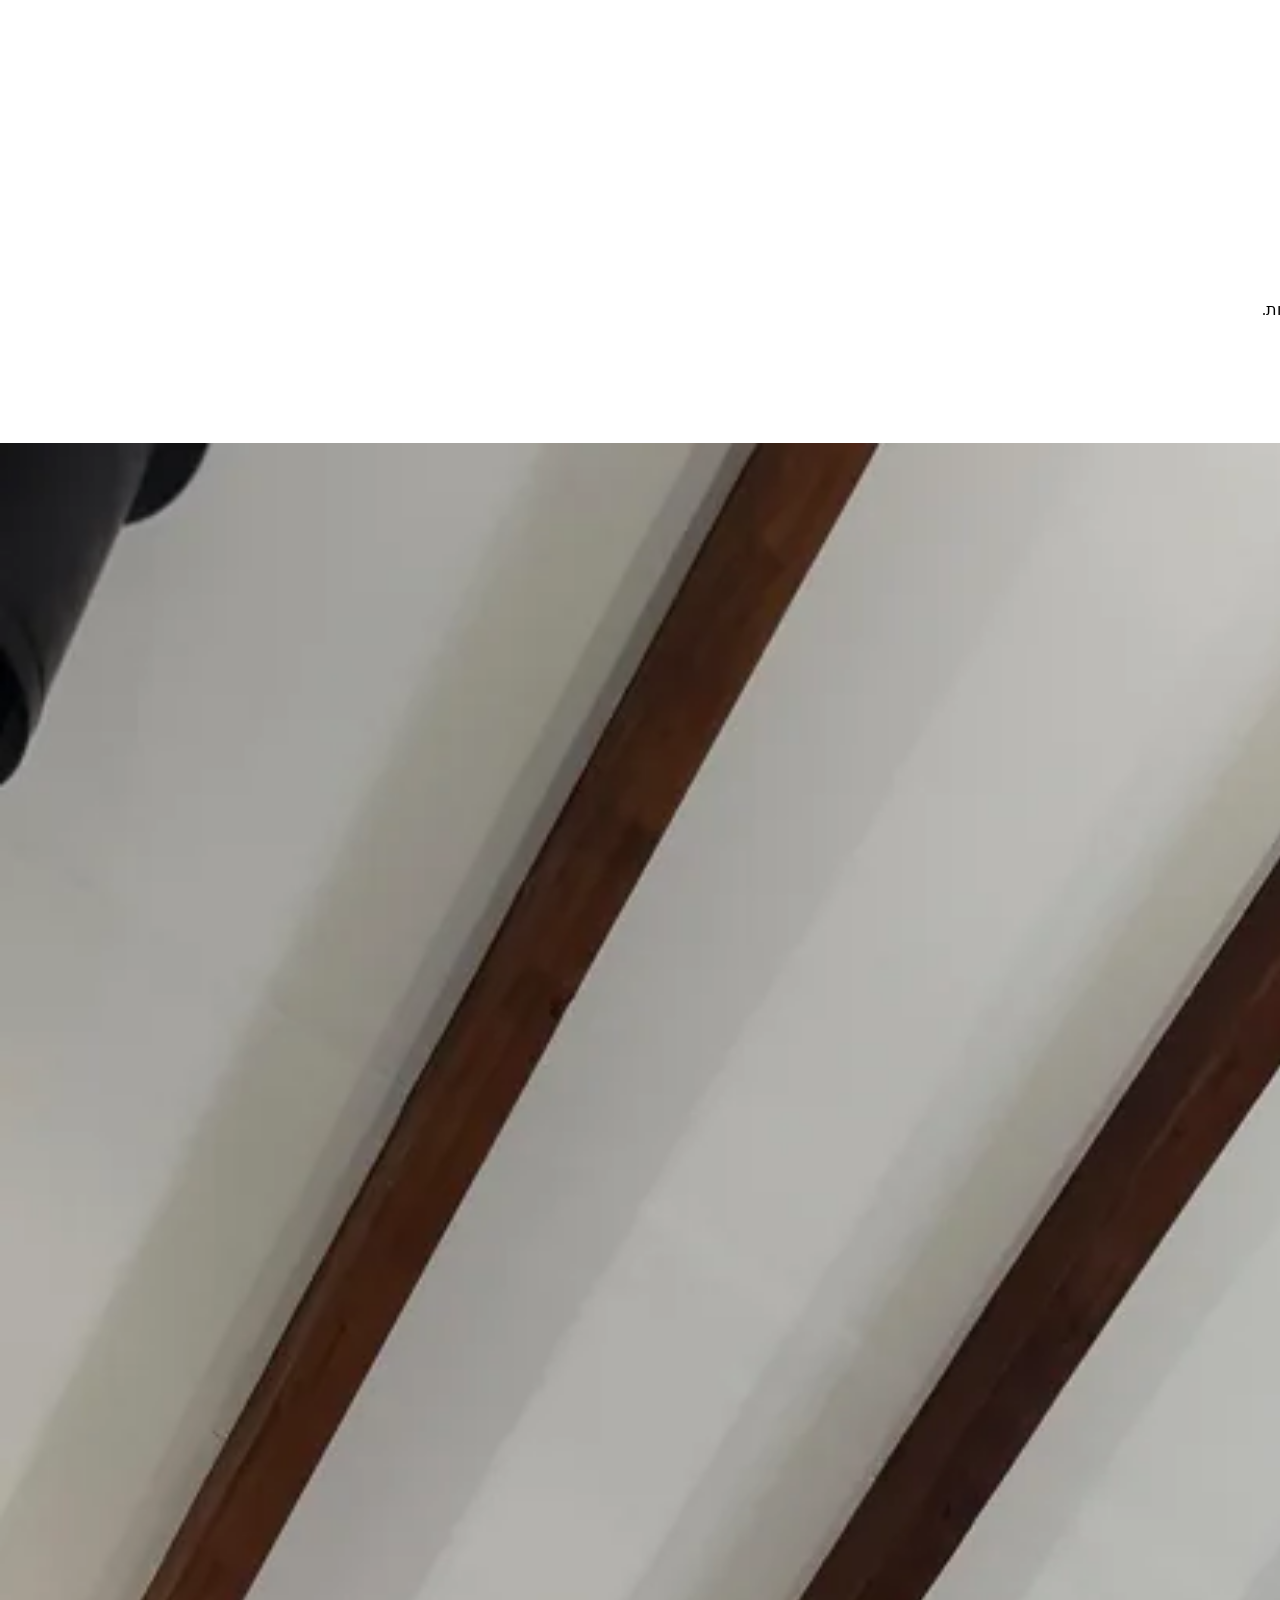
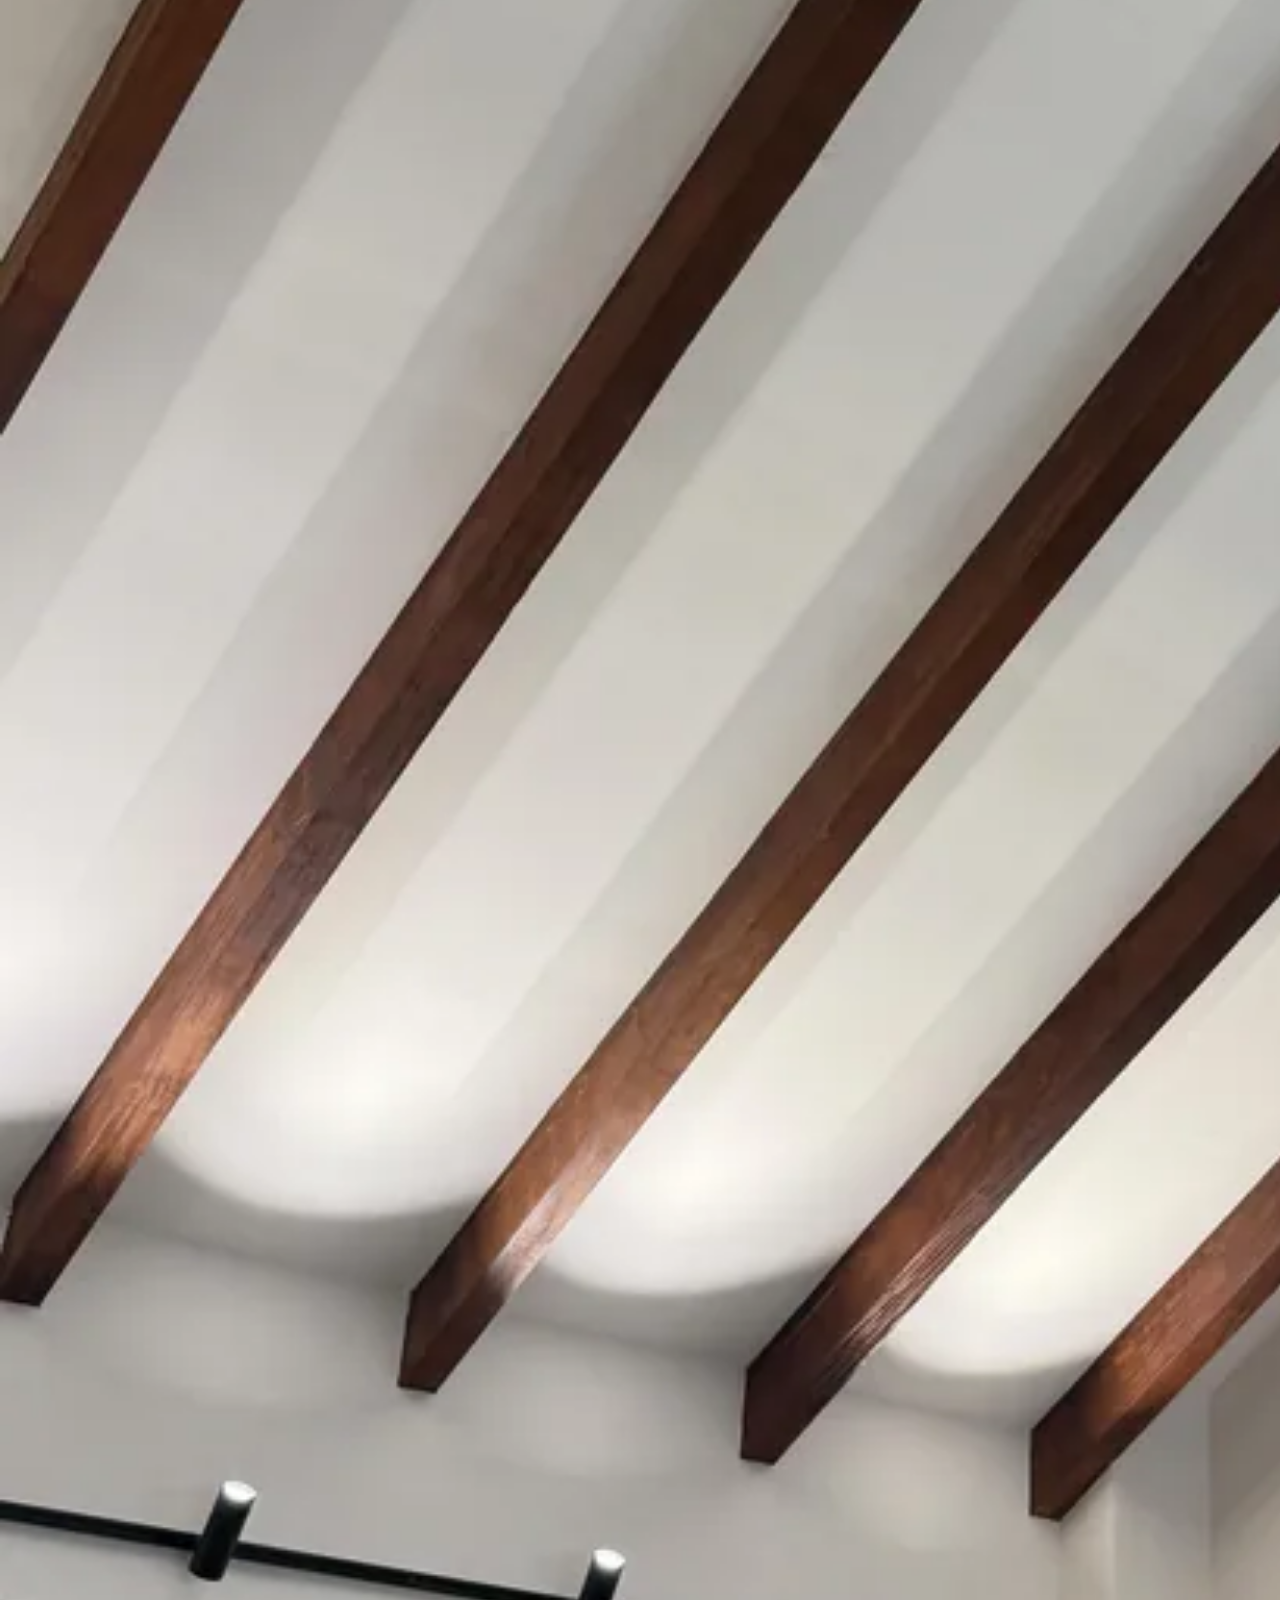
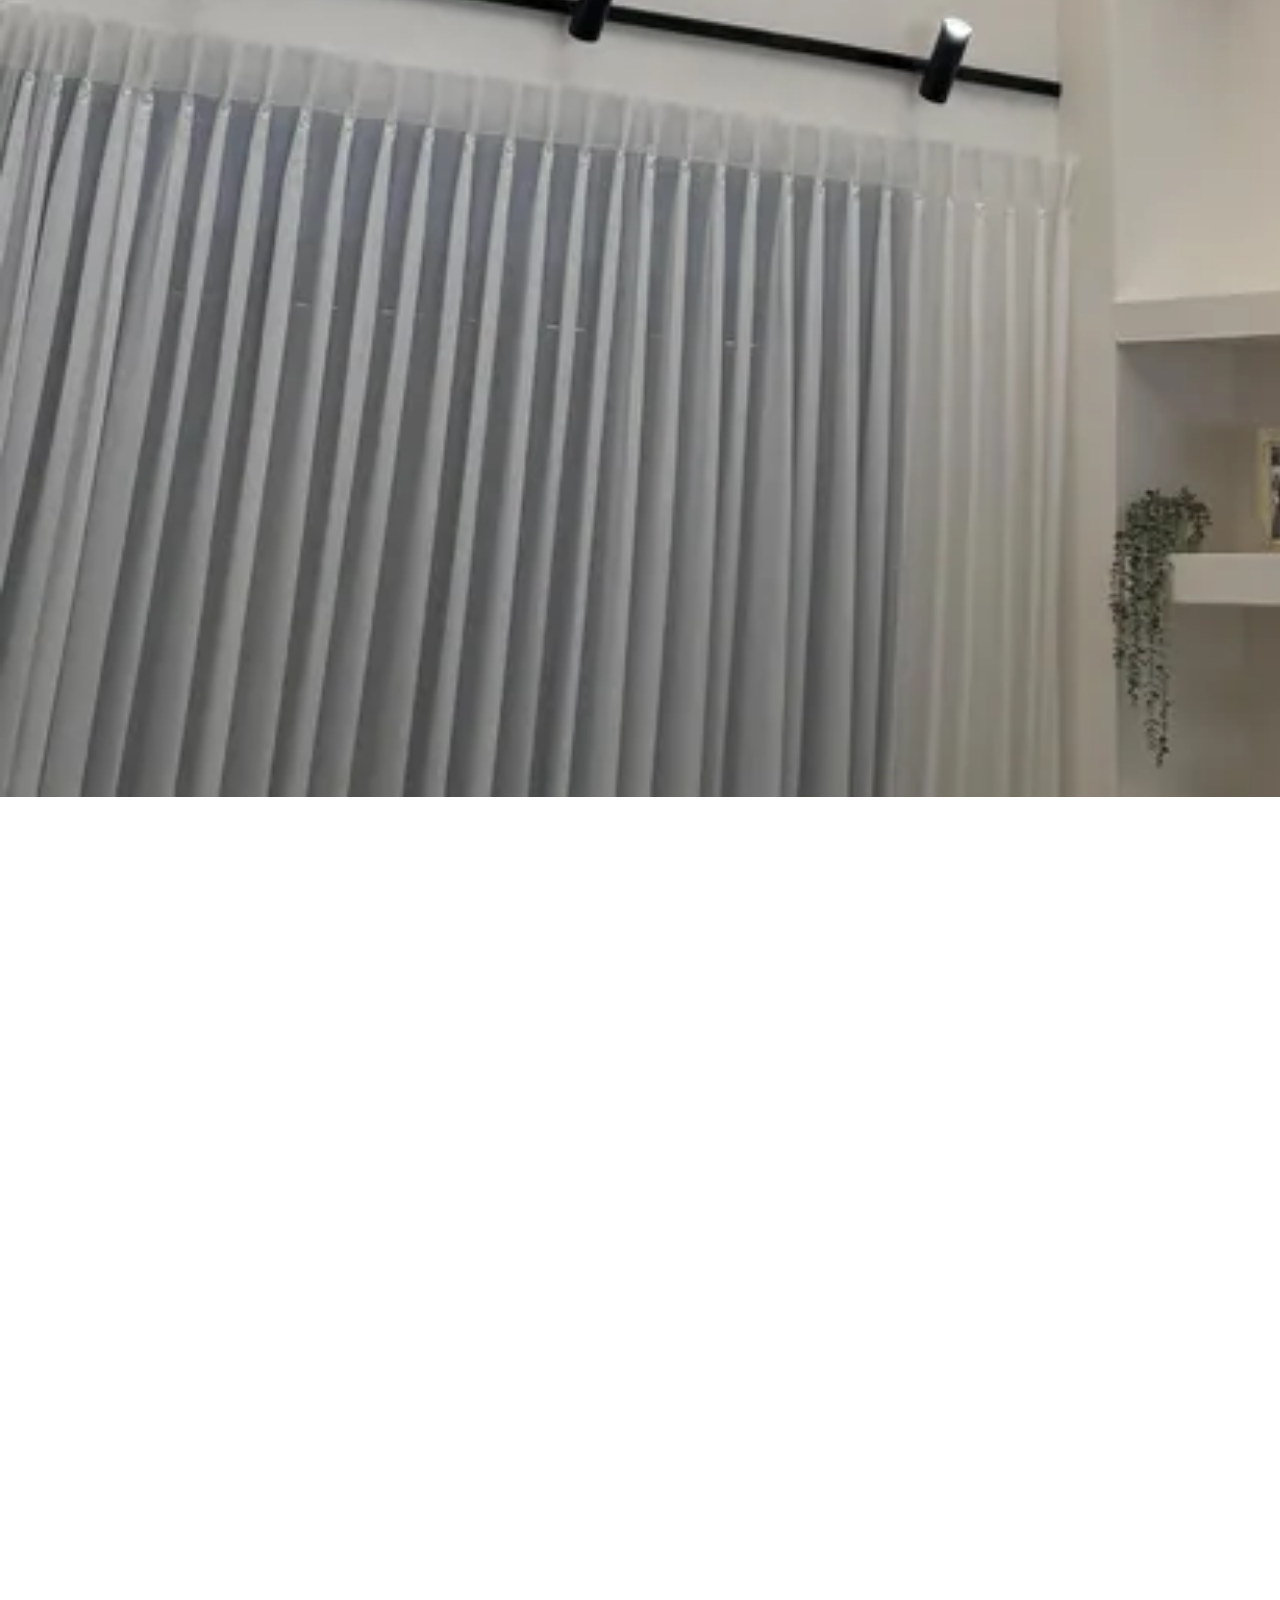
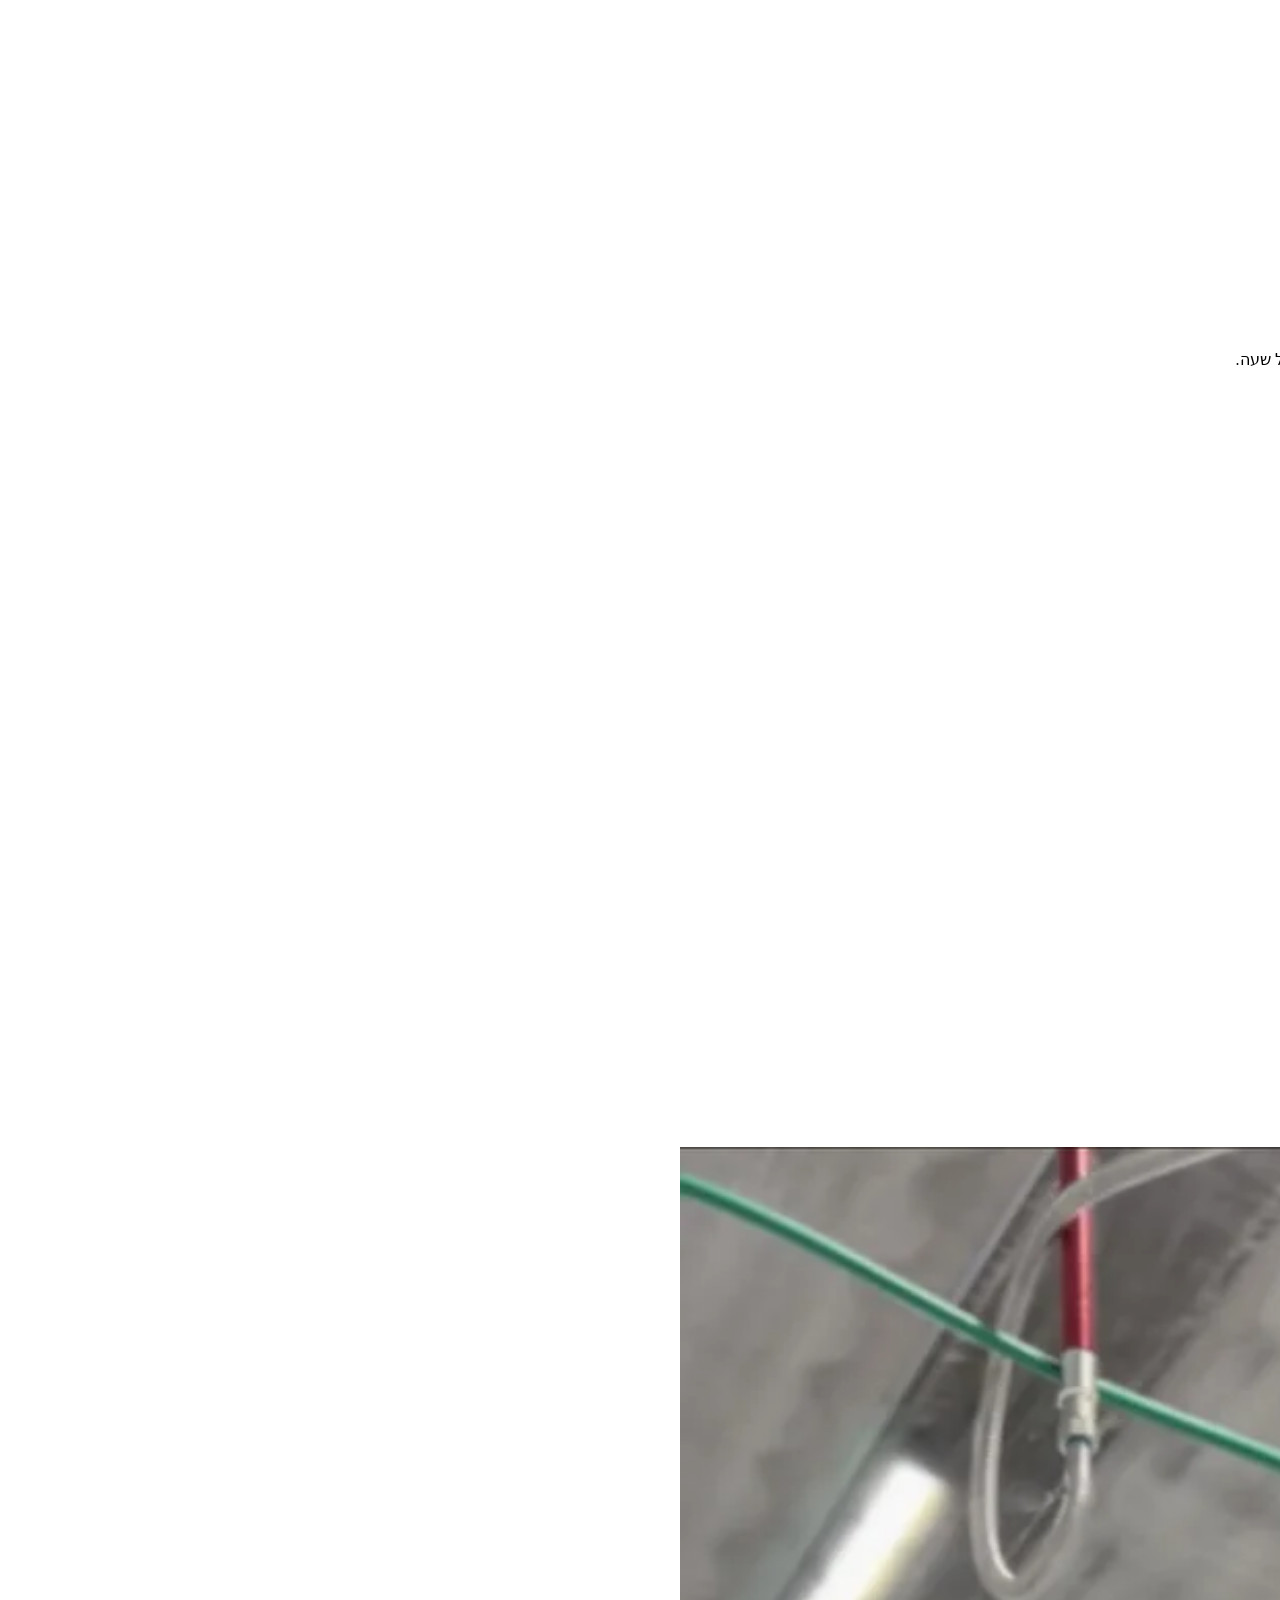
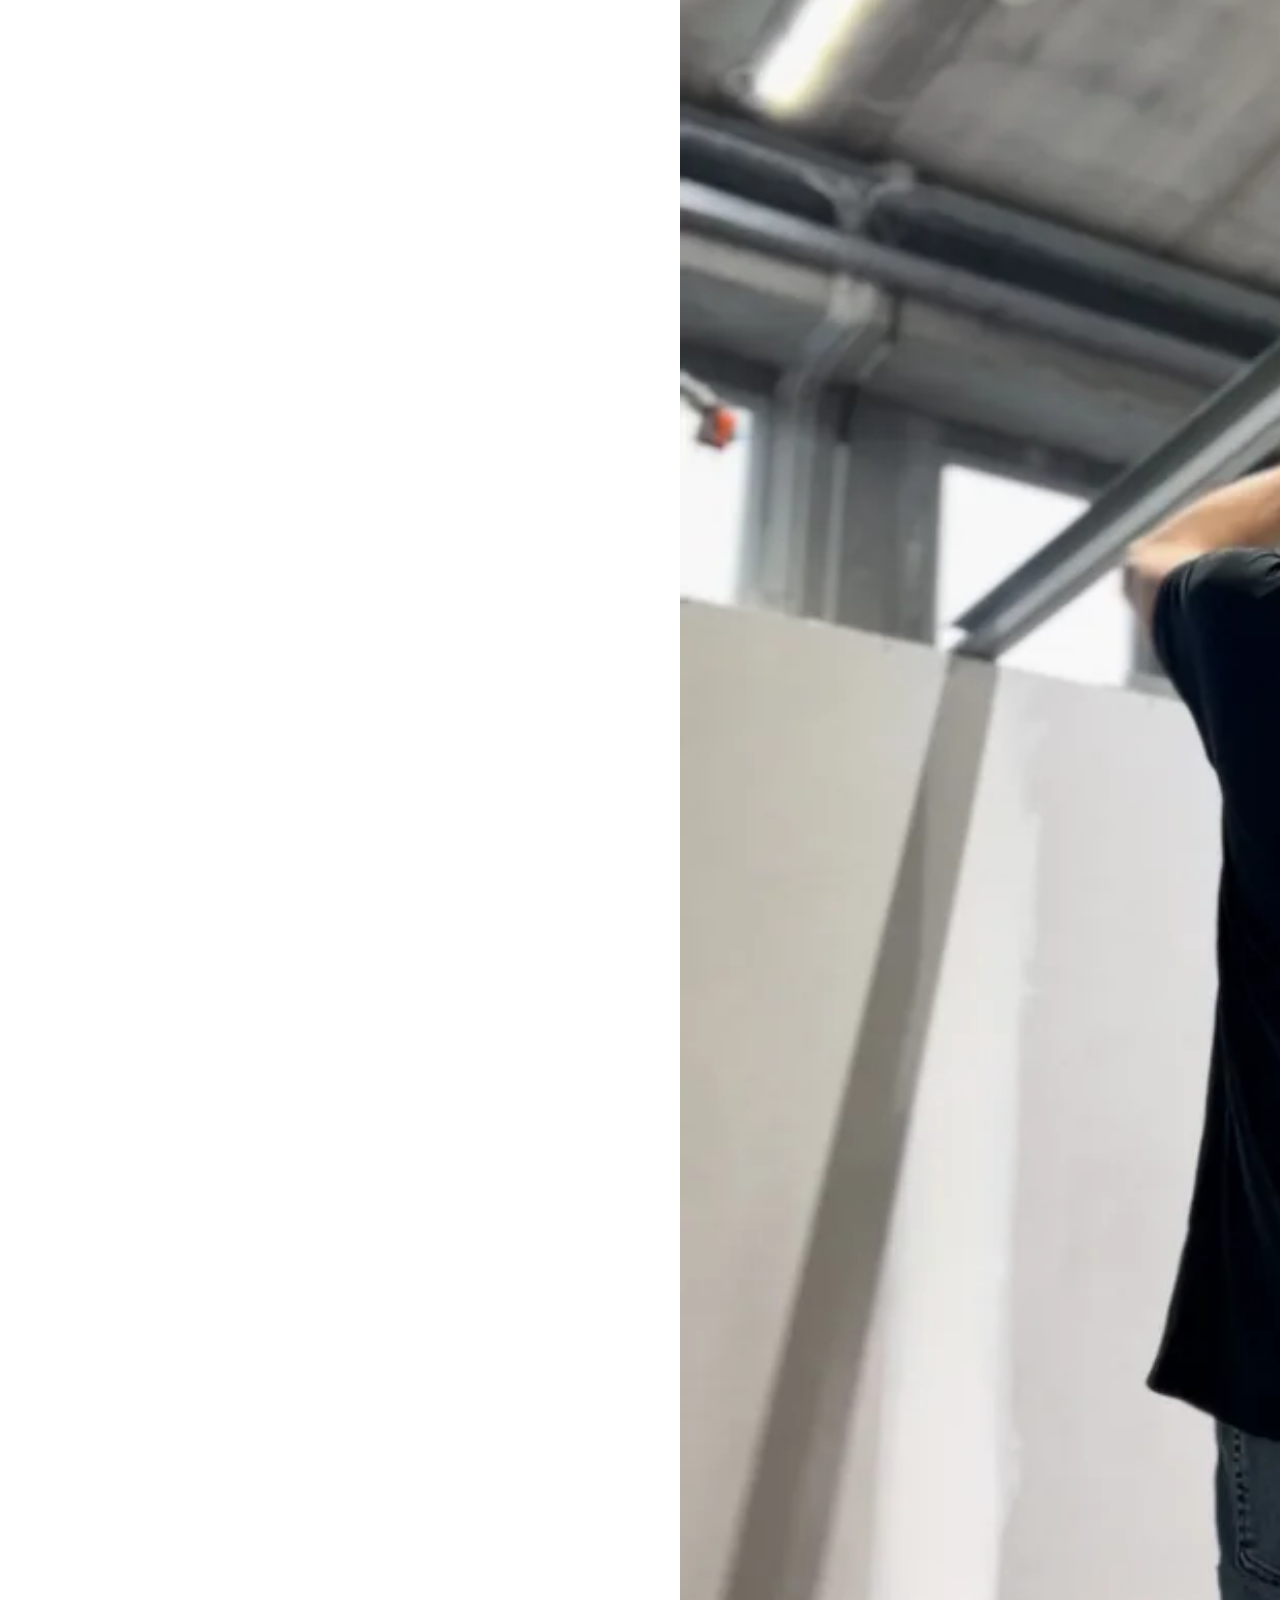
==== sites/eli-mualem/index.html @ 0085b6af "WIP: site builds in progress Snapshot of the three static sites while implementation is under way.  " ====
<!doctype html>
<html lang="he" dir="rtl">
<head>
<meta charset="utf-8">
<meta name="viewport" content="width=device-width, initial-scale=1">
<title>עבודה עברית | שיפוצים ובנייה, אלי מועלם</title>
<meta name="description" content="אלי מועלם והצוות: שיפוץ מהיסוד, עבודות גמר, טיפול ברטיבות ותחזוקת מבנים לעסקים. עבודה עברית, בכל הארץ. שלחו הודעה בוואטסאפ: 054-774-9280.">
<meta name="theme-color" content="#F3F0E9">
<meta property="og:title" content="עבודה עברית | שיפוצים ובנייה, אלי מועלם">
<meta property="og:description" content="אלי מועלם והצוות: שיפוץ מהיסוד, עבודות גמר, טיפול ברטיבות ותחזוקת מבנים לעסקים. עבודה עברית, בכל הארץ. שלחו הודעה בוואטסאפ: 054-774-9280.">
<meta property="og:type" content="website">
<meta property="og:locale" content="he_IL">
<meta property="og:image" content="assets/img/hero-beams-1200.webp">
<link rel="icon" href="data:image/svg+xml,%3Csvg xmlns='http://www.w3.org/2000/svg' viewBox='0 0 64 64'%3E%3Crect width='64' height='64' fill='%230038B8'/%3E%3Ctext x='32' y='47' font-family='Arial,Helvetica,sans-serif' font-weight='700' font-size='44' fill='%23FFFFFF' text-anchor='middle'%3E%D7%A2%3C/text%3E%3C/svg%3E">
<link rel="preload" href="assets/fonts/karantina-hebrew-700-normal.woff2" as="font" type="font/woff2" crossorigin>
<link rel="preload" href="assets/fonts/ibm-plex-sans-hebrew-hebrew-400-normal.woff2" as="font" type="font/woff2" crossorigin>
<link rel="stylesheet" href="assets/css/fonts.css">
<link rel="stylesheet" href="assets/css/styles.css">
<script>document.documentElement.classList.add('js');</script>
<script src="assets/js/main.js" defer></script>
<script type="application/ld+json">
{
  "@context": "https://schema.org",
  "@type": "GeneralContractor",
  "name": "עבודה עברית, אלי מועלם",
  "telephone": "+972-54-774-9280",
  "email": "eli.mualem.business@gmail.com",
  "areaServed": "IL",
  "sameAs": ["https://www.instagram.com/eli_mualem_/"]
}
</script>
</head>
<body>
<a class="skip-link" href="#main">דילוג לתוכן</a>

<header class="site-header" id="top">
  <div class="container site-header__inner">
    <a class="brand" href="#top">
      <span class="brand__mark">עבודה עברית</span>
      <span class="brand__rule" aria-hidden="true"></span>
      <span class="brand__desc label">שיפוצים ובנייה · אלי מועלם</span>
    </a>
    <nav class="site-nav" aria-label="ניווט ראשי">
      <ul>
        <li><a href="#projects">פרויקטים</a></li>
        <li><a href="#services">שירותים</a></li>
        <li><a href="#business">לעסקים</a></li>
        <li><a href="#customers">לקוחות</a></li>
        <li><a href="#contact">צור קשר</a></li>
      </ul>
    </nav>
    <div class="site-header__end">
      <a class="header-phone" href="tel:+972547749280"><bdi dir="ltr">054-774-9280</bdi></a>
      <a class="btn btn--primary btn--sm" href="https://wa.me/message/GBZJHR5WCKHVM1" target="_blank" rel="noopener">וואטסאפ לאלי</a>
    </div>
    <button class="menu-toggle" type="button" aria-expanded="false" aria-controls="mobile-menu">תפריט</button>
  </div>
</header>

<div class="mobile-menu" id="mobile-menu" hidden>
  <nav aria-label="ניווט במובייל">
    <ul class="mobile-menu__list">
      <li><a href="#projects">פרויקטים</a></li>
      <li><a href="#services">שירותים</a></li>
      <li><a href="#business">לעסקים</a></li>
      <li><a href="#customers">לקוחות</a></li>
      <li><a href="#contact">צור קשר</a></li>
    </ul>
  </nav>
  <div class="mobile-menu__end">
    <a class="mobile-menu__phone" href="tel:+972547749280"><bdi dir="ltr">054-774-9280</bdi></a>
    <a class="btn btn--primary btn--block" href="https://wa.me/message/GBZJHR5WCKHVM1" target="_blank" rel="noopener">וואטסאפ לאלי</a>
  </div>
</div>

<main id="main">

  <!-- 1. Hero -->
  <section class="hero" aria-labelledby="hero-title">
    <div class="container hero__grid">
      <div class="hero__text">
        <div class="dim hero__dim"><span class="dim__line"></span><span class="dim__label">קבלן שיפוצים ובנייה · כל הארץ</span></div>
        <h1 class="display hero__title" id="hero-title">
          <span class="line">שיפוצים ובנייה.</span>
          <span class="line is-blue">עבודה עברית.</span>
        </h1>
        <p class="lead hero__lead">אלי מועלם והצוות עושים את כל השיפוץ, מהיסוד ועד הגימור. לבתים ולעסקים, בכל הארץ, בלי כאב ראש ובלי הפתעות.</p>
        <div class="hero__cta">
          <a class="btn btn--primary" href="https://wa.me/message/GBZJHR5WCKHVM1" target="_blank" rel="noopener">שלחו הודעה לאלי בוואטסאפ</a>
          <a class="text-link" href="tel:+972547749280">או חייגו <bdi dir="ltr">054-774-9280</bdi></a>
        </div>
        <ul class="proof">
          <li><span class="label">לקוח עסקי</span><span class="proof__text">רולדין, תחזוקת מבנה החנות</span></li>
          <li><span class="label">פרויקט מסחרי</span><span class="proof__text">חלל ריק שהפך למשרדים בחודשיים</span></li>
          <li><span class="label">אזור עבודה</span><span class="proof__text">כל הארץ</span></li>
        </ul>
      </div>
      <figure class="hero__media">
        <img src="assets/img/hero-beams-1200.webp"
             srcset="assets/img/hero-beams-640.webp 640w, assets/img/hero-beams-1200.webp 1200w, assets/img/hero-beams-2000.webp 2000w"
             sizes="(min-width: 1024px) 42vw, 100vw"
             width="2000" height="3554" fetchpriority="high"
             alt="סלון אחרי שיפוץ: תקרה לבנה עם קורות עץ כהות">
        <figcaption class="hero__tag label">אחרי שיפוץ: תקרת קורות עץ, בית פרטי</figcaption>
      </figure>
    </div>
  </section>

  <!-- 2. Before / after -->
  <section class="section" id="projects" aria-labelledby="projects-title">
    <div class="container">
      <div class="dim"><span class="dim__line"></span><span class="dim__label">01 · פרויקטים</span></div>
      <h2 class="display h2-xl section-title" id="projects-title"><span class="line">לפני. <span class="is-blue">אחרי.</span></span></h2>
      <p class="lead section-lead section-lead--52">שלושה פרויקטים שצילמנו בעצמנו: לפני שנכנסנו, ואחרי שסיימנו.</p>

      <div class="projects">
        <article class="project">
          <div class="project__media">
            <div class="pair">
              <div class="shot wipe">
                <img src="assets/img/bath-before-720.webp" srcset="assets/img/bath-before-640.webp 640w, assets/img/bath-before-720.webp 720w" sizes="(min-width: 1024px) 380px, (min-width: 640px) 440px, calc(50vw - 24px)" width="720" height="1280" loading="lazy" decoding="async" style="object-position:center 40%" alt="חדר רחצה מפורק עד השלד לפני השיפוץ">
                <span class="shot__tag shot__tag--before">לפני</span>
              </div>
              <div class="shot wipe wipe--late">
                <img src="assets/img/vanity-720.webp" srcset="assets/img/vanity-640.webp 640w, assets/img/vanity-720.webp 720w" sizes="(min-width: 1024px) 380px, (min-width: 640px) 440px, calc(50vw - 24px)" width="720" height="1204" loading="lazy" decoding="async" style="object-position:center 55%" alt="אותו חדר רחצה אחרי: ארון עץ, כיור מונח וריצוף מצויר">
                <span class="shot__tag shot__tag--after">אחרי</span>
              </div>
            </div>
            <div class="dim project__dim"><span class="dim__line"></span><span class="dim__label">אותו חדר. אותו חלון.</span></div>
          </div>
          <div class="project__details">
            <p class="label is-blue">פרויקט 01</p>
            <h3 class="display project__title">בית פרטי, שיפוץ מהיסוד</h3>
            <dl class="specs">
              <div><dt>סוג העבודה</dt><dd>שיפוץ מהיסוד</dd></div>
              <div><dt>מה עשינו</dt><dd>רצפות, אינסטלציה, חדרי רחצה ומקלחות חדשים</dd></div>
            </dl>
          </div>
        </article>

        <article class="project project--mirror">
          <div class="project__media">
            <div class="pair">
              <div class="shot wipe">
                <img src="assets/img/office-before-720.webp" srcset="assets/img/office-before-640.webp 640w, assets/img/office-before-720.webp 720w" sizes="(min-width: 1024px) 380px, (min-width: 640px) 440px, calc(50vw - 24px)" width="720" height="768" loading="lazy" decoding="async" style="object-position:center" alt="אולם תעשייתי ריק עם שלד מחיצות גבס">
                <span class="shot__tag shot__tag--before">לפני</span>
              </div>
              <div class="shot wipe wipe--late">
                <img src="assets/img/office-after-720.webp" srcset="assets/img/office-after-640.webp 640w, assets/img/office-after-720.webp 720w" sizes="(min-width: 1024px) 380px, (min-width: 640px) 440px, calc(50vw - 24px)" width="720" height="1280" loading="lazy" decoding="async" style="object-position:center 45%" alt="מסדרון משרדים גמור עם פרקט ותאורה">
                <span class="shot__tag shot__tag--after">אחרי</span>
              </div>
            </div>
            <div class="dim project__dim"><span class="dim__line"></span><span class="dim__label">אותו חלל. חודשיים עבודה.</span></div>
          </div>
          <div class="project__details">
            <p class="label is-blue">פרויקט 02</p>
            <h3 class="display project__title">מחלל ריק למשרדים</h3>
            <dl class="specs">
              <div><dt>סוג העבודה</dt><dd>בנייה פנימית לעסק</dd></div>
              <div><dt>מה עשינו</dt><dd>מחיצות וקונסטרוקציה, חשמל, מיזוג, שפכטל וצבע, פרקט ודלתות</dd></div>
              <div><dt>משך</dt><dd>כחודשיים</dd></div>
            </dl>
          </div>
        </article>

        <article class="project">
          <div class="project__media">
            <div class="pair">
              <div class="shot wipe">
                <img src="assets/img/damp-before-720.webp" srcset="assets/img/damp-before-640.webp 640w, assets/img/damp-before-720.webp 720w" sizes="(min-width: 1024px) 380px, (min-width: 640px) 440px, calc(50vw - 24px)" width="720" height="1280" loading="lazy" decoding="async" style="object-position:center 35%" alt="כתמי רטיבות בתקרת אמבטיה">
                <span class="shot__tag shot__tag--before">לפני</span>
              </div>
              <div class="shot wipe wipe--late">
                <img src="assets/img/damp-after-720.webp" srcset="assets/img/damp-after-640.webp 640w, assets/img/damp-after-720.webp 720w" sizes="(min-width: 1024px) 380px, (min-width: 640px) 440px, calc(50vw - 24px)" width="720" height="921" loading="lazy" decoding="async" style="object-position:center 30%" alt="אותה תקרה אחרי הטיפול, נקייה וצבועה">
                <span class="shot__tag shot__tag--after">אחרי</span>
              </div>
            </div>
            <div class="dim project__dim"><span class="dim__line"></span><span class="dim__label">אותה תקרה. ארבעה ימים.</span></div>
          </div>
          <div class="project__details">
            <p class="label is-blue">פרויקט 03</p>
            <h3 class="display project__title">רטיבות בתקרת האמבטיה</h3>
            <dl class="specs">
              <div><dt>סוג העבודה</dt><dd>טיפול ברטיבות</dd></div>
              <div><dt>מה עשינו</dt><dd>קילוף עד היסוד, איטום וגימור חדש</dd></div>
              <div><dt>משך</dt><dd>4 ימים</dd></div>
            </dl>
          </div>
        </article>
      </div>
    </div>
  </section>

  <!-- 3. Services -->
  <section class="section" id="services" aria-labelledby="services-title">
    <div class="container">
      <div class="dim"><span class="dim__line"></span><span class="dim__label">02 · שירותים</span></div>
      <h2 class="display h2-xl section-title" id="services-title"><span class="line">מה אנחנו עושים.</span></h2>
      <ol class="services">
        <li class="service">
          <span class="service__num">01</span>
          <h3 class="display service__title">שיפוץ מהיסוד</h3>
          <p class="service__desc">תכנון, ביצוע וגמר, עם ליווי אישי לאורך כל הדרך. לדירות, לבתים פרטיים ולנכסים שצריכים התחלה חדשה.</p>
        </li>
        <li class="service">
          <span class="service__num">02</span>
          <h3 class="display service__title">עבודות גמר</h3>
          <p class="service__desc">חשמל, אינסטלציה, גבס, שפכטל, צבע וריצוף. גם כעבודה נפרדת, בלי שיפוץ מלא.</p>
        </li>
        <li class="service">
          <span class="service__num">03</span>
          <h3 class="display service__title">נזילות ורטיבות</h3>
          <p class="service__desc">מאתרים את המקור, מקלפים עד היסוד, אוטמים וסוגרים בגימור נקי. לא מכסים בצבע.</p>
        </li>
        <li class="service">
          <span class="service__num">04</span>
          <h3 class="display service__title">בנייה ושיפוץ לעסקים</h3>
          <p class="service__desc">משרדים, חנויות וחללים מסחריים: מחיצות, קונסטרוקציה, חשמל, מיזוג, ריצוף ודלתות.</p>
        </li>
        <li class="service">
          <span class="service__num">05</span>
          <h3 class="display service__title">תחזוקת מבנים</h3>
          <p class="service__desc">גינון, ניקיון, חשמל ציבורי, הכנת הגג לחורף והתנהלות מול הרשויות. הכול אצל גורם אחד.</p>
        </li>
      </ol>
    </div>
  </section>

  <!-- 4. For businesses -->
  <section class="section section--ink" id="business" aria-labelledby="business-title">
    <div class="container biz">
      <figure class="biz__media">
        <div class="shot shot--roladin wipe">
          <img src="assets/img/roladin-720.webp" srcset="assets/img/roladin-640.webp 640w, assets/img/roladin-720.webp 720w" sizes="(min-width: 640px) 420px, calc(100vw - 40px)" width="720" height="768" loading="lazy" decoding="async" alt="חזית חנות רולדין">
        </div>
        <figcaption class="label biz__caption">רולדין · תחזוקת מבנה</figcaption>
      </figure>
      <div class="biz__text">
        <div class="dim"><span class="dim__line"></span><span class="dim__label">03 · לעסקים</span></div>
        <h2 class="display biz__title section-title" id="business-title"><span class="line">גם רולדין בחרו</span><span class="line">בעבודה עברית.</span></h2>
        <p class="lead biz__lead">אנחנו מתחזקים את מבנה החנות של רולדין: גופי תאורה, סתימות, ברזים, ריצוף ושקעי חשמל. כל בעיה או בקשה, בכל שעה.</p>
        <div class="biz__contract">
          <h3 class="biz__h3">מה כולל חוזה תחזוקה לעסק</h3>
          <ul class="ticks">
            <li>גינון שוטף</li>
            <li>ניקיון יסודי</li>
            <li>חשמל ציבורי ובדיקה חודשית של ארונות החשמל</li>
            <li>טיפול בגג לפני החורף</li>
            <li>התנהלות מול רשויות ובעלי נכסים</li>
          </ul>
          <a class="btn btn--primary btn--on-ink biz__btn" href="https://wa.me/message/GBZJHR5WCKHVM1" target="_blank" rel="noopener">דברו עם אלי על תחזוקה לעסק</a>
        </div>
      </div>
    </div>
  </section>

  <!-- 5. Process -->
  <section class="section" aria-labelledby="process-title">
    <div class="container">
      <div class="dim"><span class="dim__line"></span><span class="dim__label">04 · איך זה עובד</span></div>
      <h2 class="display h2-xl section-title" id="process-title"><span class="line">ארבעה שלבים.</span><span class="line">בלי הפתעות.</span></h2>
      <ol class="steps">
        <li class="step">
          <span class="step__num display" aria-hidden="true">01</span>
          <h3 class="step__title">שיחה וביקור</h3>
          <p class="step__text">מספרים לאלי מה צריך בוואטסאפ או בטלפון, ומתאמים ביקור במקום.</p>
        </li>
        <li class="step">
          <span class="step__num display" aria-hidden="true">02</span>
          <h3 class="step__title">הצעת מחיר</h3>
          <p class="step__text">הצעה מפורטת וברורה לפני שמתחילים. שקיפות מלאה, מחירים הוגנים.</p>
        </li>
        <li class="step">
          <span class="step__num display" aria-hidden="true">03</span>
          <h3 class="step__title">ביצוע</h3>
          <p class="step__text">הצוות שלנו בשטח, ואלי מלווה אתכם אישית לאורך כל העבודה.</p>
        </li>
        <li class="step">
          <span class="step__num display" aria-hidden="true">04</span>
          <h3 class="step__title">מסירה</h3>
          <p class="step__text">עוברים יחד על כל פרט, עד גימור מושלם.</p>
        </li>
      </ol>
    </div>
  </section>

  <!-- 6. Craft band -->
  <section class="section section--alt" aria-labelledby="craft-title">
    <div class="container craft">
      <div class="craft__statement">
        <h2 class="display craft__title" id="craft-title"><span class="line">עבודה</span><span class="line">שעושים</span><span class="line">באהבה.</span><span class="line is-blue">ובאחריות.</span></h2>
      </div>
      <div class="collage">
        <div class="collage__col">
          <figure class="collage__item">
            <div class="shot wipe" style="aspect-ratio:3/4">
              <img src="assets/img/team-shirt-640.webp" srcset="assets/img/team-shirt-640.webp 640w, assets/img/team-shirt-1200.webp 1200w, assets/img/team-shirt-1320.webp 1320w" sizes="(min-width: 1024px) 370px, (min-width: 640px) 440px, calc(50vw - 26px)" width="1320" height="2348" loading="lazy" decoding="async" style="object-position:center 30%" alt="איש צוות בחולצת עבודה עברית מתקין תשתית בתקרה">
            </div>
            <figcaption class="label collage__cap">הצוות בשטח</figcaption>
          </figure>
          <figure class="collage__item">
            <div class="shot wipe" style="aspect-ratio:4/5">
              <img src="assets/img/hallway-720.webp" srcset="assets/img/hallway-640.webp 640w, assets/img/hallway-720.webp 720w" sizes="(min-width: 1024px) 370px, (min-width: 640px) 440px, calc(50vw - 26px)" width="720" height="1280" loading="lazy" decoding="async" alt="מסדרון בבית פרטי אחרי שיפוץ">
            </div>
            <figcaption class="label collage__cap">אחרי: מסדרון בבית פרטי</figcaption>
          </figure>
        </div>
        <div class="collage__col collage__col--offset">
          <figure class="collage__item">
            <div class="shot wipe" style="aspect-ratio:3/4">
              <img src="assets/img/craft-plaster-640.webp" srcset="assets/img/craft-plaster-640.webp 640w, assets/img/craft-plaster-1200.webp 1200w, assets/img/craft-plaster-1320.webp 1320w" sizes="(min-width: 1024px) 370px, (min-width: 640px) 440px, calc(50vw - 26px)" width="1320" height="2348" loading="lazy" decoding="async" alt="יד מורחת שפכטל על קיר">
            </div>
            <figcaption class="label collage__cap">שפכטל, שכבה אחרי שכבה</figcaption>
          </figure>
          <figure class="collage__item">
            <div class="shot wipe" style="aspect-ratio:1/1">
              <img src="assets/img/trowel-720.webp" srcset="assets/img/trowel-640.webp 640w, assets/img/trowel-720.webp 720w" sizes="(min-width: 1024px) 370px, (min-width: 640px) 440px, calc(50vw - 26px)" width="720" height="1280" loading="lazy" decoding="async" style="object-position:center 60%" alt="ידיים מחזיקות מלג׳ ומגש טיח">
            </div>
            <figcaption class="label collage__cap">כלים של בעלי מקצוע</figcaption>
          </figure>
        </div>
      </div>
    </div>
  </section>

  <!-- 7. Customers -->
  <section class="section" id="customers" aria-labelledby="customers-title">
    <div class="container">
      <div class="dim"><span class="dim__line"></span><span class="dim__label">05 · לקוחות</span></div>
      <div class="customers">
        <div class="customers__quote">
          <h2 class="display customers__title" id="customers-title">בעבודה עברית רואים גם את מה שלא בעין.</h2>
          <p class="customers__note">כך כתבנו אחרי ההמלצה שצילמה לנו מיטי, לקוחה לקוית ראייה. בשבילה זה היה שיפוץ. בשבילנו זו שליחות.</p>
        </div>
        <div class="videos">
          <a class="video" href="https://www.instagram.com/reel/DKreQvEMrpu/" target="_blank" rel="noopener">
            <span class="shot wipe video__poster">
              <img src="assets/img/testimonial-miti-720.webp" srcset="assets/img/testimonial-miti-640.webp 640w, assets/img/testimonial-miti-720.webp 720w" sizes="(min-width: 1024px) 270px, (min-width: 640px) 440px, calc(50vw - 26px)" width="720" height="806" loading="lazy" decoding="async" alt="מיטי, לקוחה, מצולמת במרפסת ביתה">
              <span class="video__play" aria-hidden="true"></span>
            </span>
            <span class="video__text">מיטי מספרת על השירות, הסבלנות וההתחשבות בכל פרט.</span>
            <span class="label video__cta">צפו בהמלצה באינסטגרם</span>
          </a>
          <a class="video" href="https://www.instagram.com/reel/DdRNa7LMDyl/" target="_blank" rel="noopener">
            <span class="shot wipe wipe--late video__poster">
              <img src="assets/img/testimonial-kitchen-720.webp" srcset="assets/img/testimonial-kitchen-640.webp 640w, assets/img/testimonial-kitchen-720.webp 720w" sizes="(min-width: 1024px) 270px, (min-width: 640px) 440px, calc(50vw - 26px)" width="720" height="896" loading="lazy" decoding="async" alt="לקוחה במטבח המשופץ שלה">
              <span class="video__play" aria-hidden="true"></span>
            </span>
            <span class="video__text">לקוחה מספרת מהמטבח החדש. בסוף הסרטון רואים את כל המהפך.</span>
            <span class="label video__cta">צפו בהמלצה באינסטגרם</span>
          </a>
        </div>
      </div>
    </div>
  </section>

  <!-- 8. FAQ -->
  <section class="section" aria-labelledby="faq-title">
    <div class="container faq">
      <h2 class="display faq__title" id="faq-title"><span class="line">שאלות</span><span class="line">שחוזרות.</span></h2>
      <div class="faq__list">
        <details>
          <summary><span>באילו אזורים אתם עובדים?</span><span class="faq__plus" aria-hidden="true"></span></summary>
          <p>בכל הארץ. שלחו הודעה עם המיקום וסוג העבודה, ואלי יחזור אליכם.</p>
        </details>
        <details>
          <summary><span>אתם לוקחים גם עבודות קטנות?</span><span class="faq__plus" aria-hidden="true"></span></summary>
          <p>כן. מתיקון נזילה או צביעה ועד שיפוץ מהיסוד.</p>
        </details>
        <details>
          <summary><span>איך יודעים כמה זה יעלה?</span><span class="faq__plus" aria-hidden="true"></span></summary>
          <p>מקבלים הצעת מחיר מפורטת וברורה לפני שמתחילים. שקיפות מלאה ומחירים הוגנים, בלי הפתעות באמצע.</p>
        </details>
        <details>
          <summary><span>מי מבצע את העבודה בפועל?</span><span class="faq__plus" aria-hidden="true"></span></summary>
          <p>הצוות של עבודה עברית, בהנהלת אלי מועלם. אלי מלווה כל פרויקט אישית.</p>
        </details>
        <details>
          <summary><span>אתם עובדים גם עם עסקים?</span><span class="faq__plus" aria-hidden="true"></span></summary>
          <p>כן. בנייה ושיפוץ של משרדים וחנויות, וגם חוזי תחזוקה שוטפת למבנים מסחריים.</p>
        </details>
      </div>
    </div>
  </section>

  <!-- 9. Contact -->
  <section class="section section--blue" id="contact" aria-labelledby="contact-title">
    <div class="container">
      <div class="dim"><span class="dim__line"></span><span class="dim__label">06 · צור קשר</span></div>
      <h2 class="display contact__title section-title" id="contact-title"><span class="line">יש שיפוץ?</span><span class="line">דברו עם אלי.</span></h2>
      <div class="contact">
        <div class="contact__direct">
          <a class="btn btn--white" href="https://wa.me/message/GBZJHR5WCKHVM1" target="_blank" rel="noopener">שלחו הודעה בוואטסאפ</a>
          <ul class="contact__rows">
            <li><span class="contact__label">טלפון</span><a class="contact__value" href="tel:+972547749280"><bdi dir="ltr">054-774-9280</bdi></a></li>
            <li><span class="contact__label">מייל</span><a class="contact__value" href="mailto:eli.mualem.business@gmail.com"><bdi dir="ltr">eli.mualem.business@gmail.com</bdi></a></li>
            <li><span class="contact__label">אינסטגרם</span><a class="contact__value" href="https://www.instagram.com/eli_mualem_/" target="_blank" rel="noopener"><bdi dir="ltr">@eli_mualem_</bdi></a></li>
          </ul>
        </div>
        <form class="quick-form" id="quick-form" novalidate>
          <h3 class="quick-form__title">בקשה מהירה</h3>
          <p class="quick-form__sub">ממלאים שלושה פרטים, והוואטסאפ נפתח עם ההודעה מוכנה.</p>
          <div class="field">
            <label for="f-name">שם</label>
            <input id="f-name" name="name" type="text" required autocomplete="name" aria-describedby="f-name-error">
            <p class="field__error" id="f-name-error" aria-live="polite"></p>
          </div>
          <div class="field">
            <label for="f-type">מה צריך לעשות?</label>
            <div class="select">
              <select id="f-type" name="type">
                <option>שיפוץ מהיסוד</option>
                <option>עבודות גמר</option>
                <option>נזילה או רטיבות</option>
                <option>בנייה או שיפוץ לעסק</option>
                <option>תחזוקה שוטפת לעסק</option>
                <option>משהו אחר</option>
              </select>
            </div>
          </div>
          <div class="field">
            <label for="f-city">עיר</label>
            <input id="f-city" name="city" type="text" autocomplete="address-level2">
          </div>
          <button class="btn btn--white btn--block" type="submit">פתחו וואטסאפ עם ההודעה</button>
        </form>
      </div>
    </div>
  </section>
</main>

<footer class="site-footer">
  <div class="container">
    <div class="site-footer__row">
      <div>
        <p class="site-footer__mark">עבודה עברית</p>
        <p class="site-footer__sub">שיפוצים ובנייה בהנהלת אלי מועלם</p>
      </div>
      <ul class="site-footer__links">
        <li><a href="tel:+972547749280"><bdi dir="ltr">054-774-9280</bdi></a></li>
        <li><a href="mailto:eli.mualem.business@gmail.com"><bdi dir="ltr">eli.mualem.business@gmail.com</bdi></a></li>
        <li><a href="https://www.instagram.com/eli_mualem_/" target="_blank" rel="noopener"><bdi dir="ltr">@eli_mualem_</bdi></a></li>
      </ul>
    </div>
    <p class="site-footer__legal">© 2026 עבודה עברית. כל הזכויות שמורות.</p>
  </div>
</footer>

<div class="sticky-bar" id="sticky-bar">
  <a class="btn btn--primary sticky-bar__main" href="https://wa.me/message/GBZJHR5WCKHVM1" target="_blank" rel="noopener">וואטסאפ לאלי</a>
  <a class="btn btn--secondary sticky-bar__call" href="tel:+972547749280">חיוג</a>
</div>
</body>
</html>
---- sites/eli-mualem/assets/css/fonts.css ----
@font-face{font-family:'Karantina';font-style:normal;font-weight:400;font-display:swap;src:url('../fonts/karantina-hebrew-400-normal.woff2') format('woff2');unicode-range:U+0307-0308,U+0590-05FF,U+200C-2010,U+20AA,U+25CC,U+FB1D-FB4F}
@font-face{font-family:'Karantina';font-style:normal;font-weight:400;font-display:swap;src:url('../fonts/karantina-latin-400-normal.woff2') format('woff2');unicode-range:U+0000-00FF,U+0131,U+0152-0153,U+02BB-02BC,U+02C6,U+02DA,U+02DC,U+0304,U+0308,U+0329,U+2000-206F,U+20AC,U+2122,U+2191,U+2193,U+2212,U+2215,U+FEFF,U+FFFD}
@font-face{font-family:'Karantina';font-style:normal;font-weight:700;font-display:swap;src:url('../fonts/karantina-hebrew-700-normal.woff2') format('woff2');unicode-range:U+0307-0308,U+0590-05FF,U+200C-2010,U+20AA,U+25CC,U+FB1D-FB4F}
@font-face{font-family:'Karantina';font-style:normal;font-weight:700;font-display:swap;src:url('../fonts/karantina-latin-700-normal.woff2') format('woff2');unicode-range:U+0000-00FF,U+0131,U+0152-0153,U+02BB-02BC,U+02C6,U+02DA,U+02DC,U+0304,U+0308,U+0329,U+2000-206F,U+20AC,U+2122,U+2191,U+2193,U+2212,U+2215,U+FEFF,U+FFFD}
@font-face{font-family:'IBM Plex Sans Hebrew';font-style:normal;font-weight:400;font-display:swap;src:url('../fonts/ibm-plex-sans-hebrew-hebrew-400-normal.woff2') format('woff2');unicode-range:U+0307-0308,U+0590-05FF,U+200C-2010,U+20AA,U+25CC,U+FB1D-FB4F}
@font-face{font-family:'IBM Plex Sans Hebrew';font-style:normal;font-weight:400;font-display:swap;src:url('../fonts/ibm-plex-sans-hebrew-latin-400-normal.woff2') format('woff2');unicode-range:U+0000-00FF,U+0131,U+0152-0153,U+02BB-02BC,U+02C6,U+02DA,U+02DC,U+0304,U+0308,U+0329,U+2000-206F,U+20AC,U+2122,U+2191,U+2193,U+2212,U+2215,U+FEFF,U+FFFD}
@font-face{font-family:'IBM Plex Sans Hebrew';font-style:normal;font-weight:500;font-display:swap;src:url('../fonts/ibm-plex-sans-hebrew-hebrew-500-normal.woff2') format('woff2');unicode-range:U+0307-0308,U+0590-05FF,U+200C-2010,U+20AA,U+25CC,U+FB1D-FB4F}
@font-face{font-family:'IBM Plex Sans Hebrew';font-style:normal;font-weight:500;font-display:swap;src:url('../fonts/ibm-plex-sans-hebrew-latin-500-normal.woff2') format('woff2');unicode-range:U+0000-00FF,U+0131,U+0152-0153,U+02BB-02BC,U+02C6,U+02DA,U+02DC,U+0304,U+0308,U+0329,U+2000-206F,U+20AC,U+2122,U+2191,U+2193,U+2212,U+2215,U+FEFF,U+FFFD}
@font-face{font-family:'IBM Plex Sans Hebrew';font-style:normal;font-weight:600;font-display:swap;src:url('../fonts/ibm-plex-sans-hebrew-hebrew-600-normal.woff2') format('woff2');unicode-range:U+0307-0308,U+0590-05FF,U+200C-2010,U+20AA,U+25CC,U+FB1D-FB4F}
@font-face{font-family:'IBM Plex Sans Hebrew';font-style:normal;font-weight:600;font-display:swap;src:url('../fonts/ibm-plex-sans-hebrew-latin-600-normal.woff2') format('woff2');unicode-range:U+0000-00FF,U+0131,U+0152-0153,U+02BB-02BC,U+02C6,U+02DA,U+02DC,U+0304,U+0308,U+0329,U+2000-206F,U+20AC,U+2122,U+2191,U+2193,U+2212,U+2215,U+FEFF,U+FFFD}
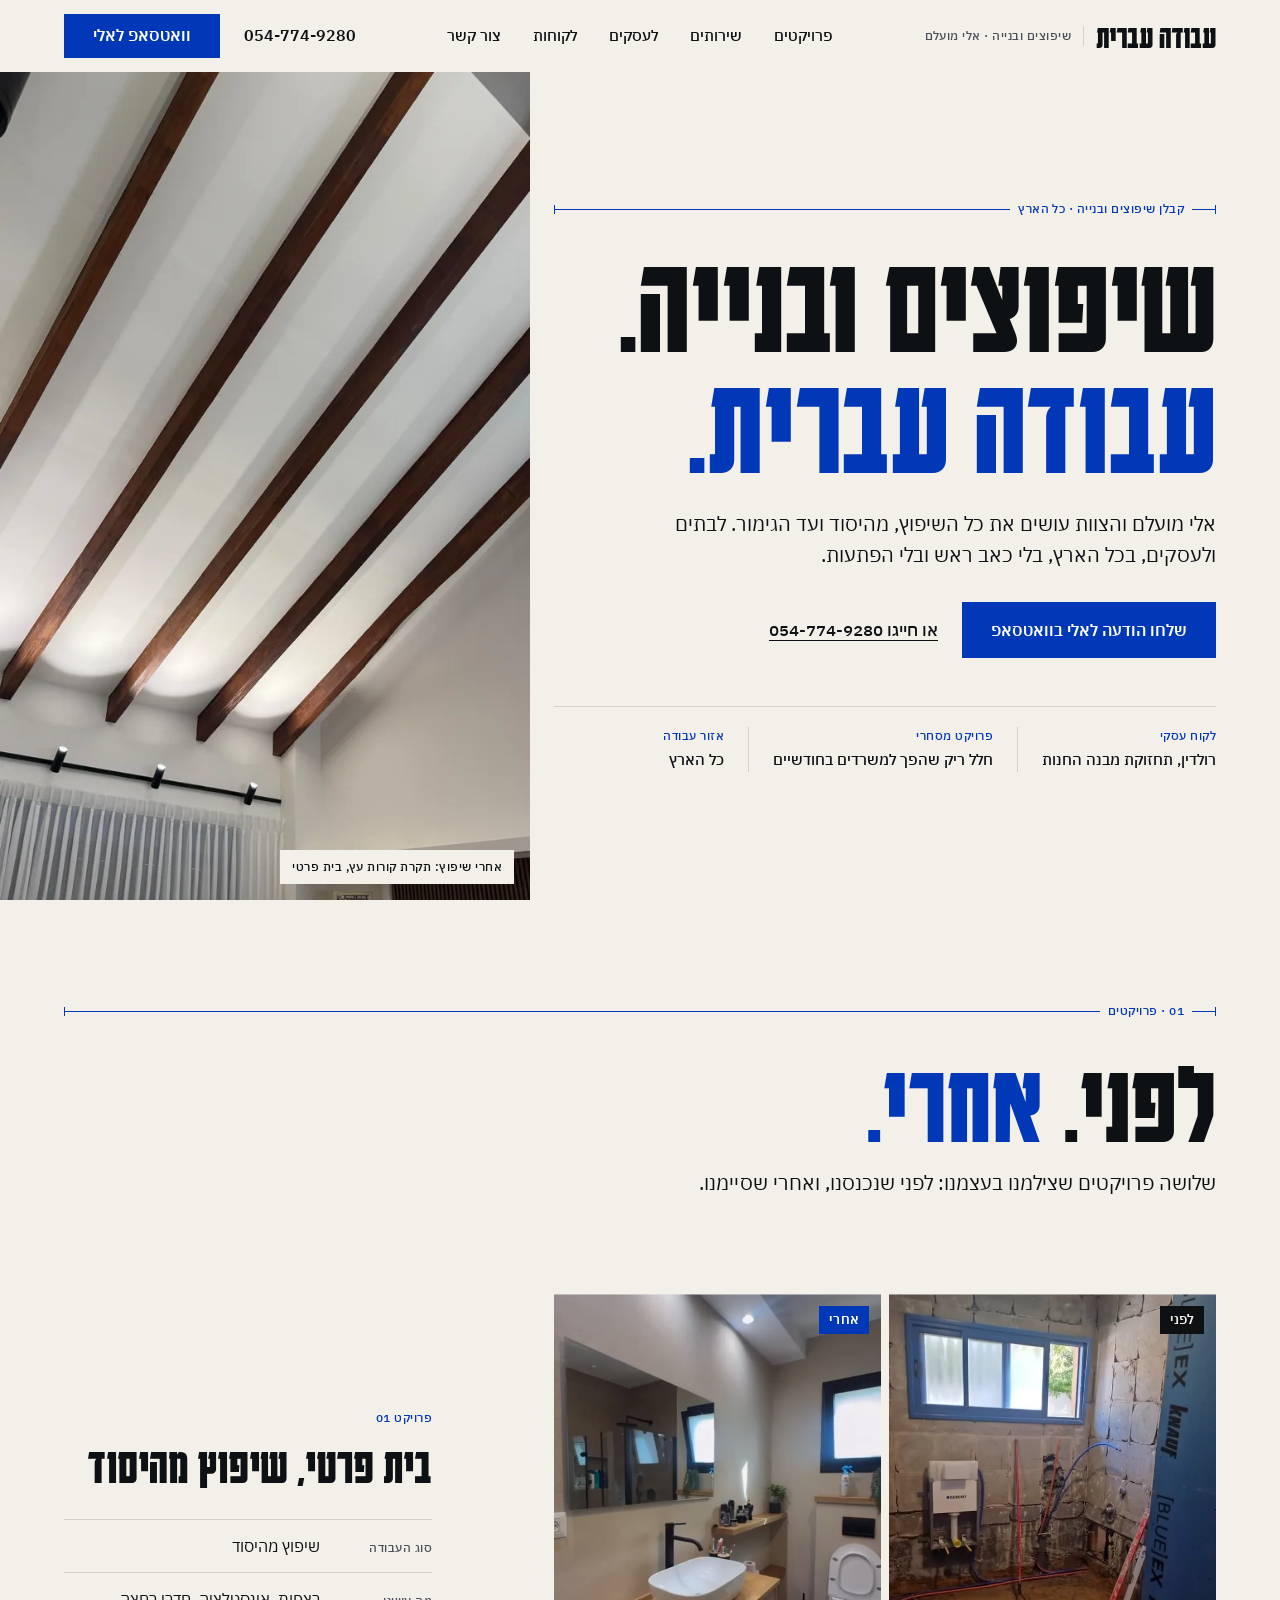
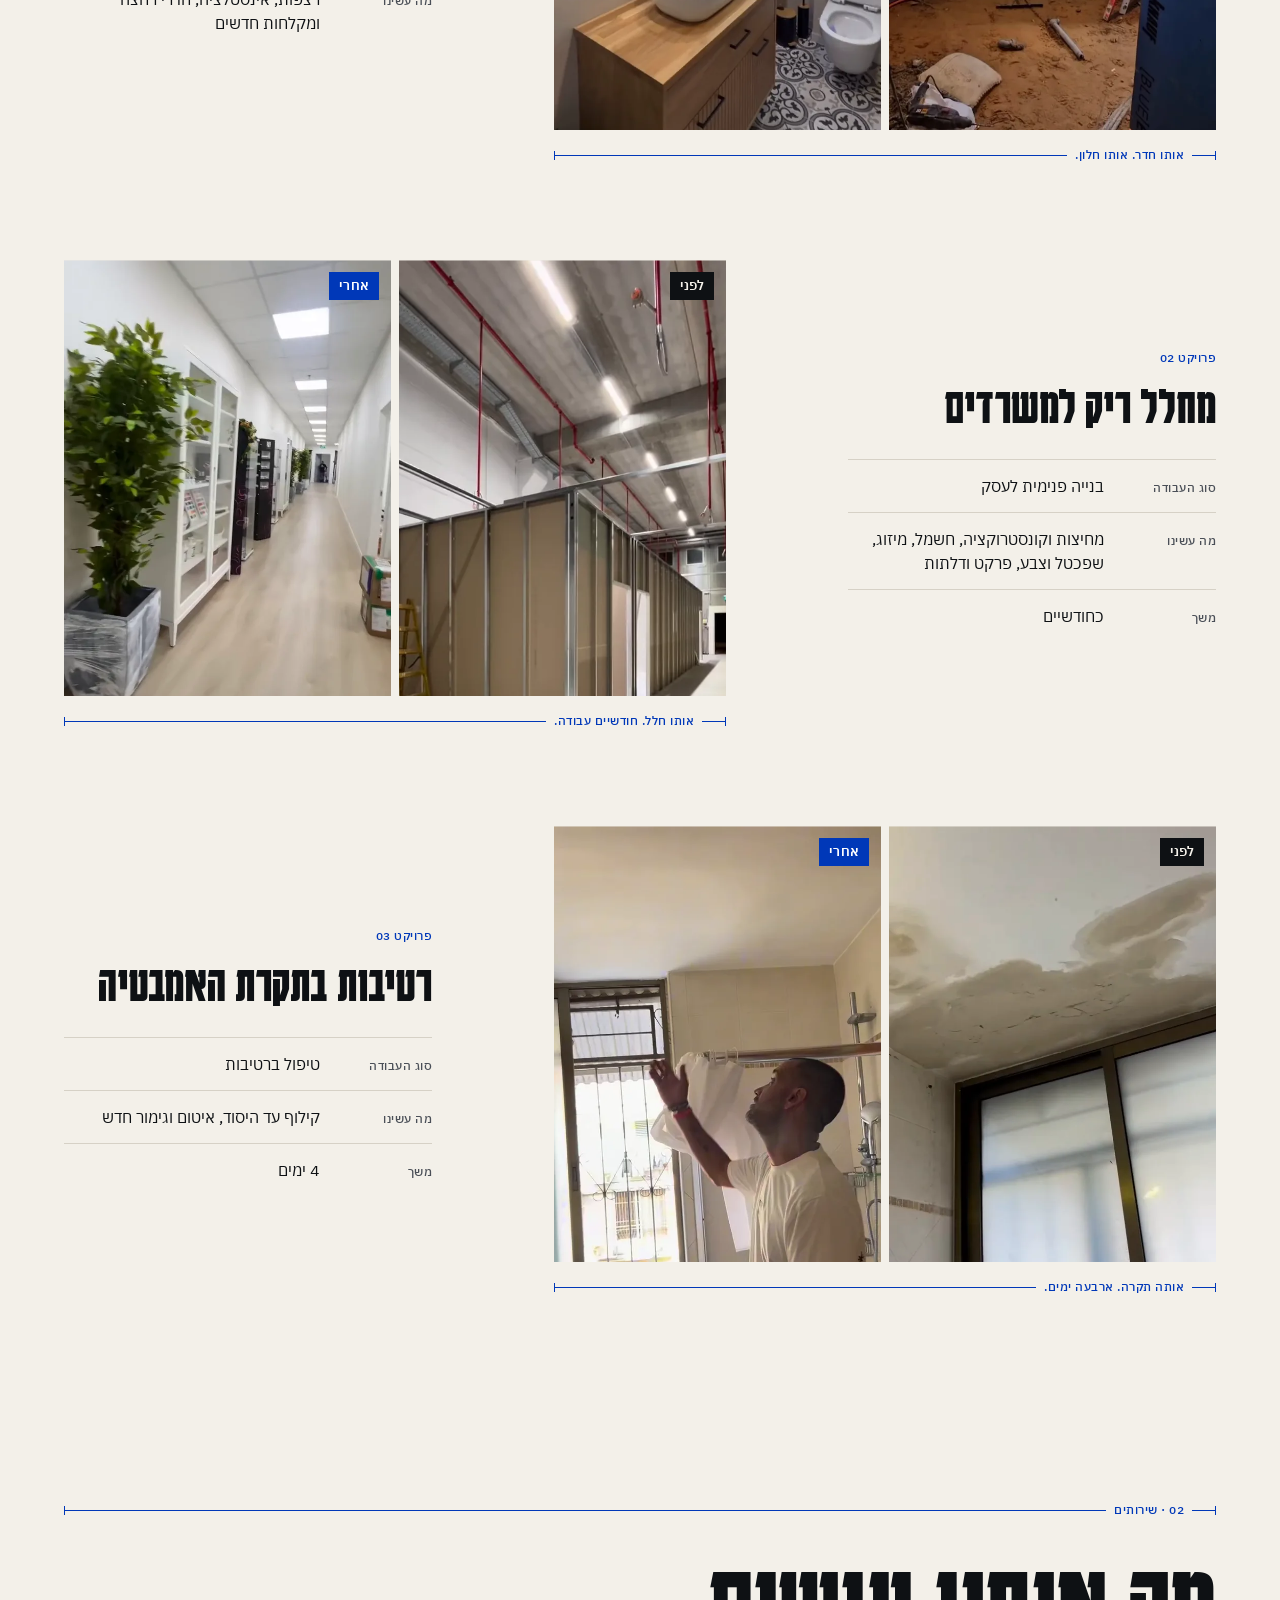
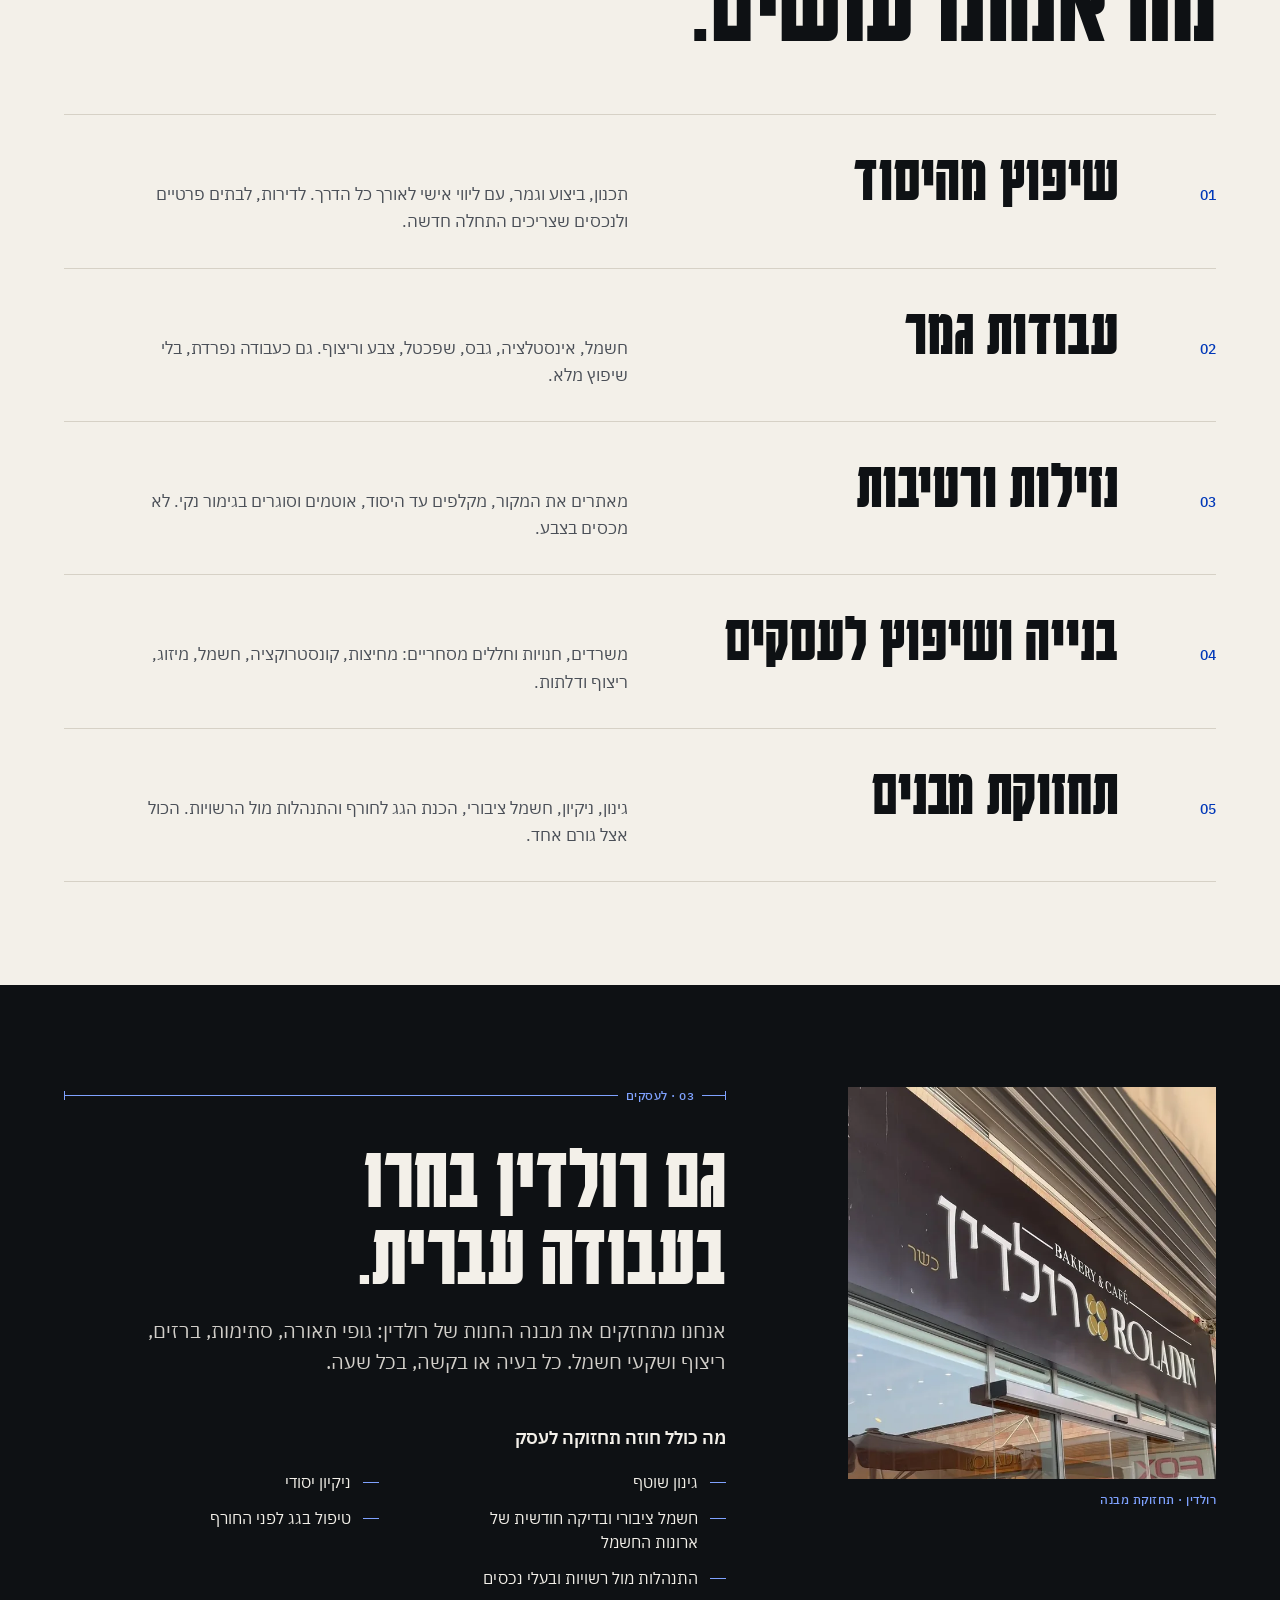
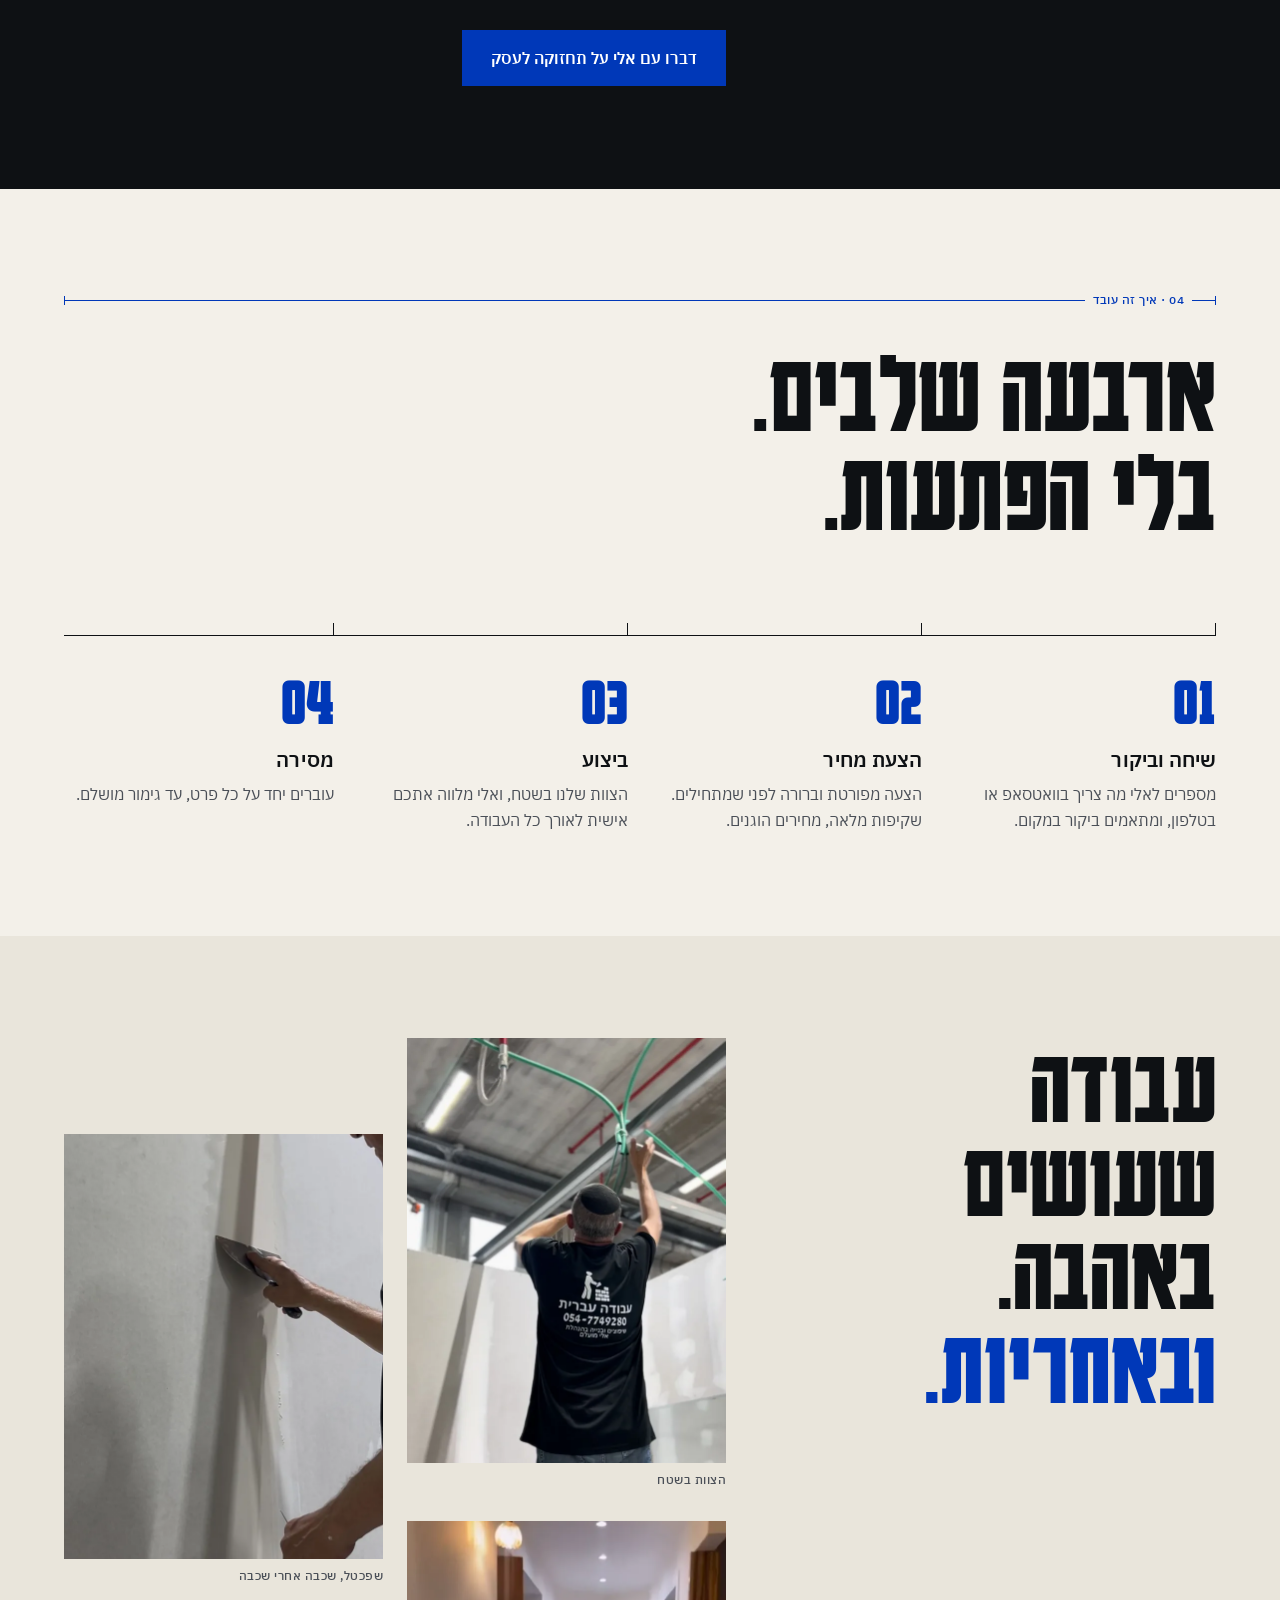
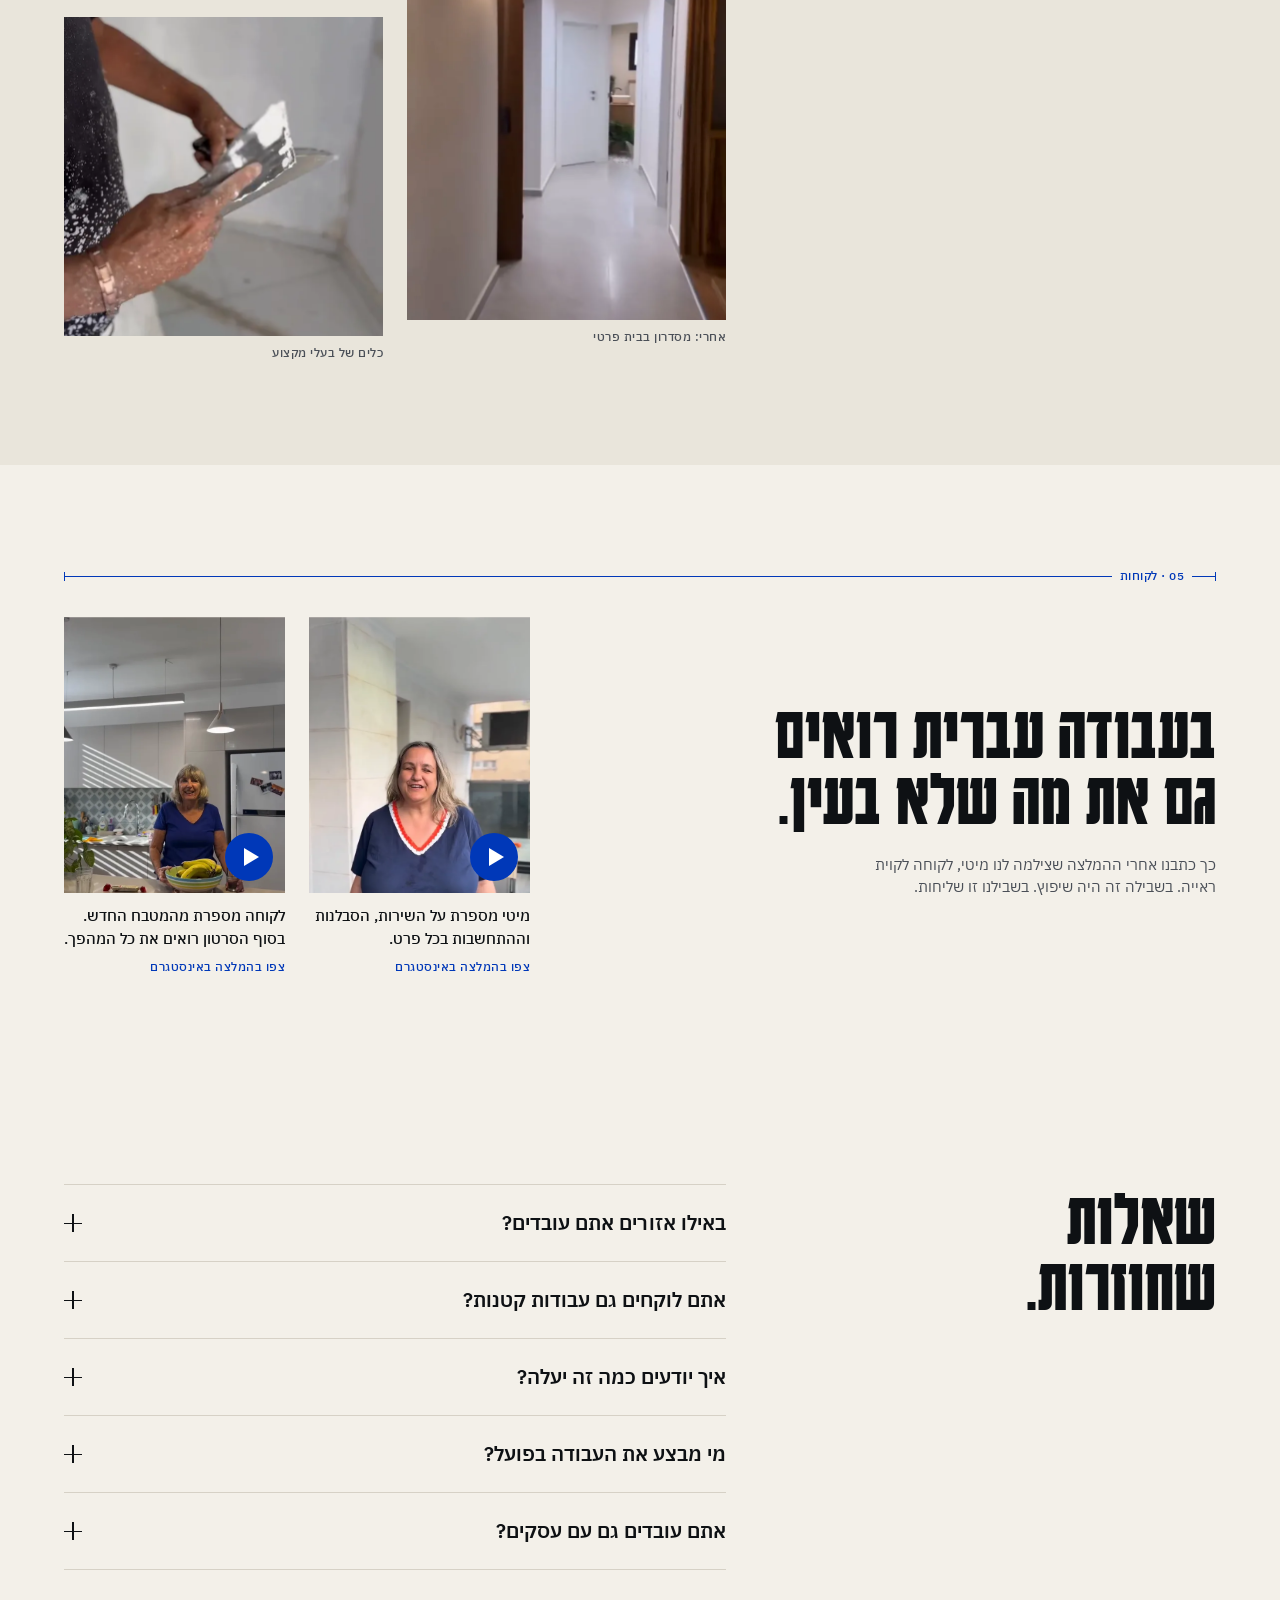
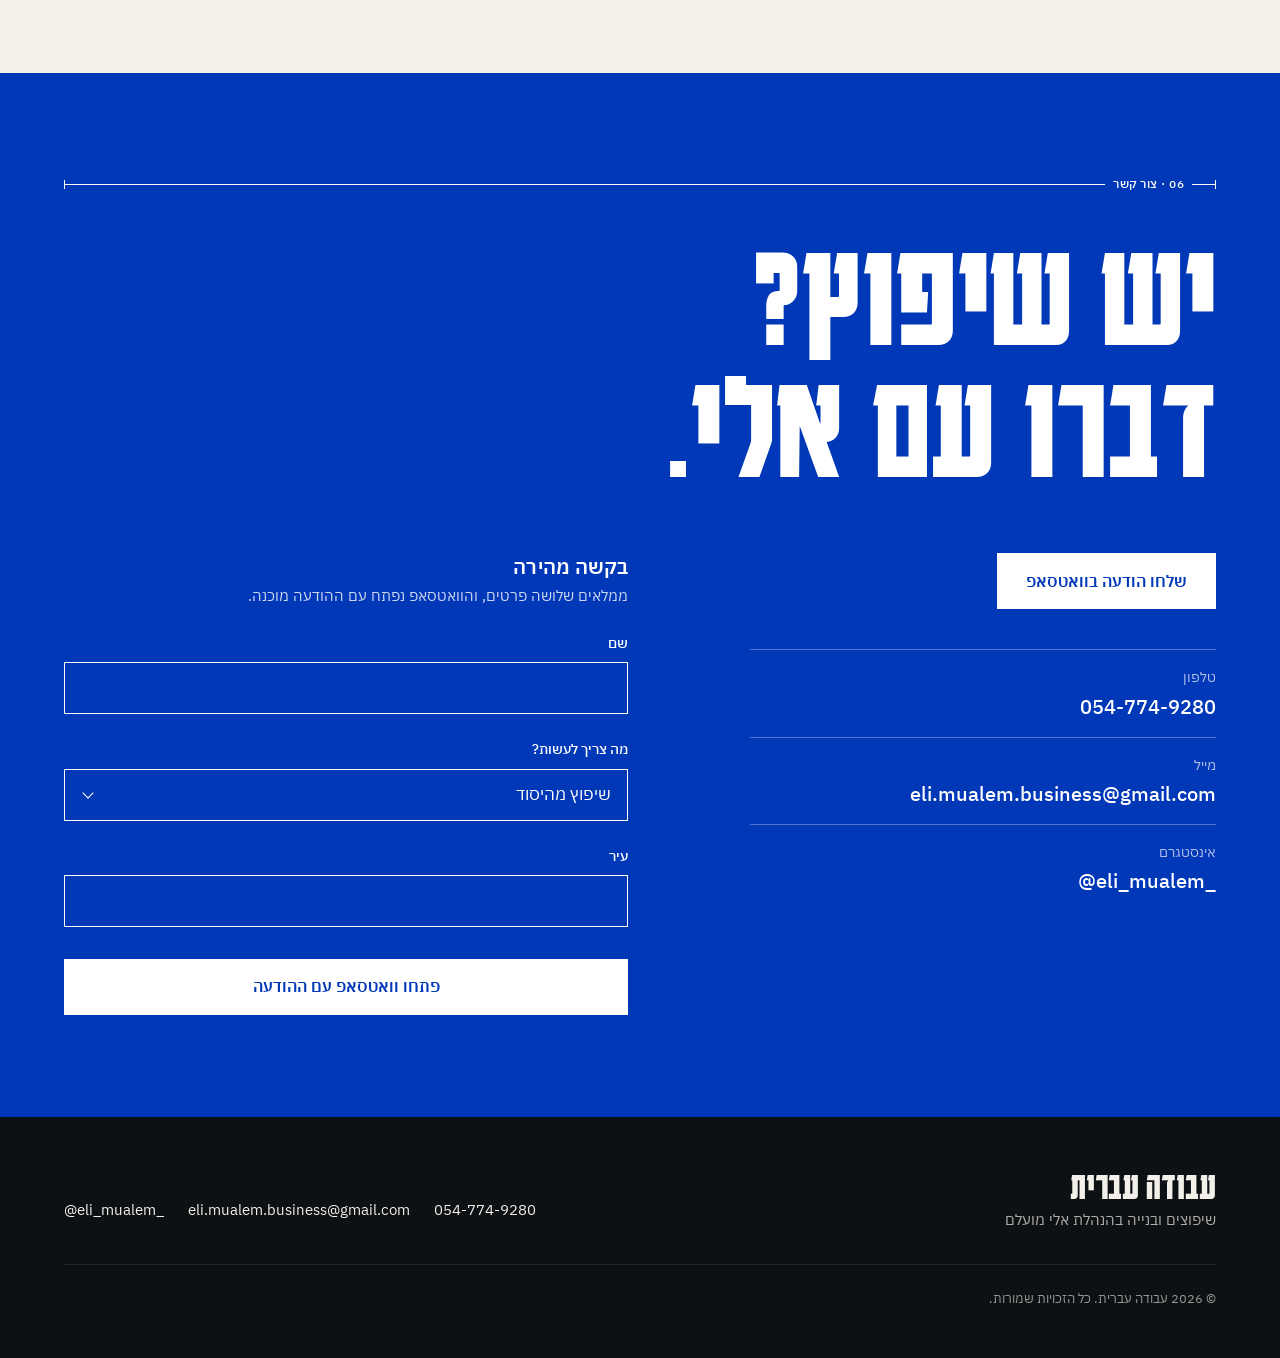
==== commit cfbc6003: "Build contractor site for Avoda Ivrit (Eli Mualem) and polish after QA Static RTL site with real bef" ====
--- a/sites/eli-mualem/index.html
+++ b/sites/eli-mualem/index.html
@@ -118,7 +118,7 @@
           <div class="project__media">
             <div class="pair">
               <div class="shot wipe">
-                <img src="assets/img/bath-before-720.webp" srcset="assets/img/bath-before-640.webp 640w, assets/img/bath-before-720.webp 720w" sizes="(min-width: 1024px) 380px, (min-width: 640px) 440px, calc(50vw - 24px)" width="720" height="1280" loading="lazy" decoding="async" style="object-position:center 40%" alt="חדר רחצה מפורק עד השלד לפני השיפוץ">
+                <img src="assets/img/bath-before-720.webp" srcset="assets/img/bath-before-640.webp 640w, assets/img/bath-before-720.webp 720w" sizes="(min-width: 1024px) 380px, (min-width: 640px) 440px, calc(50vw - 24px)" width="720" height="1204" loading="lazy" decoding="async" style="object-position:center 40%" alt="חדר רחצה מפורק עד השלד לפני השיפוץ">
                 <span class="shot__tag shot__tag--before">לפני</span>
               </div>
               <div class="shot wipe wipe--late">
@@ -300,7 +300,7 @@
           </figure>
           <figure class="collage__item">
             <div class="shot wipe" style="aspect-ratio:4/5">
-              <img src="assets/img/hallway-720.webp" srcset="assets/img/hallway-640.webp 640w, assets/img/hallway-720.webp 720w" sizes="(min-width: 1024px) 370px, (min-width: 640px) 440px, calc(50vw - 26px)" width="720" height="1280" loading="lazy" decoding="async" alt="מסדרון בבית פרטי אחרי שיפוץ">
+              <img src="assets/img/hallway-720.webp" srcset="assets/img/hallway-640.webp 640w, assets/img/hallway-720.webp 720w" sizes="(min-width: 1024px) 370px, (min-width: 640px) 440px, calc(50vw - 26px)" width="720" height="1204" loading="lazy" decoding="async" alt="מסדרון בבית פרטי אחרי שיפוץ">
             </div>
             <figcaption class="label collage__cap">אחרי: מסדרון בבית פרטי</figcaption>
           </figure>
--- a/sites/eli-mualem/assets/css/styles.css
+++ b/sites/eli-mualem/assets/css/styles.css
@@ -0,0 +1,557 @@
+/* עבודה עברית: the working drawing */
+:root {
+  --plaster: #F3F0E9;
+  --plaster-2: #E9E5DB;
+  --ink: #0E1114;
+  --ink-2: #4A4F57;
+  --line: #D6D1C6;
+  --blue: #0038B8;
+  --blue-light: #7FA2FF;
+  --white: #FFFFFF;
+
+  --font-display: 'Karantina', 'IBM Plex Sans Hebrew', sans-serif;
+  --font-text: 'IBM Plex Sans Hebrew', Arial, sans-serif;
+  --ease: cubic-bezier(.16, 1, .3, 1);
+
+  --gutter: clamp(20px, 5vw, 72px);
+  --container: min(1320px, 100% - 2 * var(--gutter));
+  --section-pad: clamp(64px, 8vw, 112px);
+  --header-h: 72px;
+
+  /* per-section context */
+  --bg: var(--plaster);
+  --dim-color: var(--blue);
+  --focus: var(--blue);
+}
+
+*, *::before, *::after { box-sizing: border-box; }
+html { -webkit-text-size-adjust: 100%; text-size-adjust: 100%; background: var(--plaster); }
+body {
+  margin: 0;
+  background: var(--plaster);
+  color: var(--ink);
+  font-family: var(--font-text);
+  font-size: 17px;
+  line-height: 1.6;
+  font-weight: 400;
+  -webkit-font-smoothing: antialiased;
+  overflow-x: clip;
+}
+p, li, dd { text-wrap: pretty; }
+img { display: block; max-width: 100%; height: auto; }
+h1, h2, h3, p, ul, ol, dl, dd, figure { margin: 0; }
+ul, ol { padding: 0; list-style: none; }
+a { color: inherit; }
+button, input, select { font: inherit; color: inherit; }
+:focus-visible { outline: 2px solid var(--focus); outline-offset: 3px; }
+[id] { scroll-margin-top: var(--header-h); }
+
+.skip-link {
+  position: absolute; inset-inline-start: 16px; inset-block-start: -100px; z-index: 100;
+  background: var(--blue); color: var(--white); padding: 12px 16px; font-weight: 600; text-decoration: none;
+}
+.skip-link:focus { inset-block-start: 8px; }
+
+.container { width: var(--container); margin-inline: auto; }
+
+/* ---------- Type ---------- */
+.display {
+  font-family: var(--font-display);
+  font-weight: 700;
+  letter-spacing: 0;
+  line-height: .86;
+}
+.line { display: block; white-space: nowrap; }
+.is-blue { color: var(--blue); }
+.lead { font-size: 20px; line-height: 1.55; }
+.label {
+  font-family: var(--font-text);
+  font-weight: 500;
+  font-size: 12px;
+  line-height: 1.5;
+  letter-spacing: .04em;
+}
+.h2-xl { font-size: clamp(56px, 9vw, 136px); }
+
+/* ---------- Buttons ---------- */
+.btn {
+  display: inline-flex; align-items: center; justify-content: center;
+  min-height: 56px; padding-inline: 28px;
+  font-family: var(--font-text); font-weight: 600; font-size: 16px; line-height: 1.2;
+  text-decoration: none; text-align: center;
+  border: 1px solid transparent; border-radius: 0; cursor: pointer;
+  transition: background-color .25s var(--ease), color .25s var(--ease), border-color .25s var(--ease);
+}
+.btn--sm { min-height: 44px; }
+.btn--block { display: flex; width: 100%; }
+.btn--primary { background: var(--blue); color: var(--white); }
+.btn--primary:hover { background: var(--ink); }
+.btn--secondary { border-color: var(--ink); color: var(--ink); background: transparent; }
+.btn--secondary:hover { background: var(--ink); color: var(--plaster); }
+.btn--on-ink:hover { background: var(--plaster); color: var(--ink); }
+.btn--white { background: var(--white); color: var(--blue); }
+.btn--white:hover { background: var(--ink); color: var(--white); }
+
+.text-link {
+  font-weight: 500; text-decoration: underline; text-underline-offset: 4px;
+  text-decoration-thickness: 1px; display: inline-block; padding-block: 10px; line-height: 24px;
+}
+.text-link:hover { color: var(--blue); }
+
+/* ---------- Dimension line ---------- */
+.dim {
+  position: relative;
+  display: flex; align-items: center;
+  min-height: 18px;
+  color: var(--dim-color);
+}
+.dim__line {
+  position: absolute; inset-inline: 0; top: 50%;
+  height: 1px; margin-top: -.5px;
+  background: currentColor;
+  transform-origin: right;
+}
+.dim__line::before, .dim__line::after {
+  content: ""; position: absolute; top: -4px; width: 1px; height: 9px; background: currentColor;
+}
+.dim__line::before { inset-inline-start: 0; }
+.dim__line::after { inset-inline-end: 0; }
+.dim__label {
+  position: relative;
+  margin-inline-start: 24px;
+  padding-inline: 8px;
+  background: var(--bg);
+  font-weight: 500; font-size: 12px; line-height: 1.5; letter-spacing: .04em;
+  white-space: nowrap;
+}
+
+/* ---------- Signature motion: the wipe ---------- */
+html.js .wipe {
+  clip-path: inset(0 0 0 100%);
+  transition: clip-path .9s var(--ease);
+}
+html.js .wipe.is-in { clip-path: inset(0); }
+html.js .wipe--late { transition-delay: .12s; }
+html.js .dim .dim__line { transform: scaleX(0); transition: transform .7s var(--ease); }
+html.js .dim.is-in .dim__line { transform: scaleX(1); }
+
+/* ---------- Shots (image wrappers) ---------- */
+.shot { position: relative; display: block; overflow: hidden; background: var(--plaster-2); }
+.shot > img { position: absolute; inset: 0; width: 100%; height: 100%; object-fit: cover; object-position: center; }
+
+/* ---------- Sections ---------- */
+.section { background: var(--bg); padding-block: var(--section-pad); }
+.section--ink { --bg: var(--ink); --dim-color: var(--blue-light); --focus: var(--blue-light); color: var(--plaster); }
+.section--alt { --bg: var(--plaster-2); }
+.section--blue { --bg: var(--blue); --dim-color: var(--white); --focus: var(--white); color: var(--white); }
+.section-title { margin-top: 32px; }
+.section-lead { margin-top: 16px; }
+.section-lead--52 { max-width: 52ch; }
+
+/* ---------- Header ---------- */
+.site-header {
+  position: sticky; top: 0; z-index: 60;
+  height: var(--header-h);
+  background: var(--plaster);
+  border-bottom: 1px solid transparent;
+}
+.site-header.is-scrolled { border-bottom-color: var(--line); }
+.site-header__inner { height: 100%; display: flex; align-items: center; gap: 32px; }
+.brand { display: flex; align-items: center; gap: 12px; text-decoration: none; color: var(--ink); min-height: 44px; flex: none; }
+.brand__mark { font-family: var(--font-display); font-weight: 700; font-size: 34px; line-height: 1; white-space: nowrap; }
+.brand__rule { width: 1px; height: 20px; background: var(--line); }
+.brand__desc { color: var(--ink-2); white-space: nowrap; }
+.site-nav { flex: 1; display: flex; justify-content: center; }
+.site-nav ul { display: flex; gap: 32px; }
+.site-nav a {
+  display: inline-flex; align-items: center; min-height: 44px;
+  font-size: 15px; font-weight: 500; text-decoration: none; white-space: nowrap;
+  transition: color .25s var(--ease);
+}
+.site-nav a:hover { color: var(--blue); }
+.site-header__end { display: flex; align-items: center; gap: 24px; flex: none; }
+.header-phone {
+  font-weight: 600; font-size: 16px; text-decoration: none; white-space: nowrap;
+  min-height: 44px; display: inline-flex; align-items: center;
+}
+.header-phone:hover { color: var(--blue); }
+.menu-toggle {
+  display: none;
+  min-height: 44px; min-width: 44px; padding-inline: 12px; margin-inline-end: -12px;
+  background: none; border: 0; cursor: pointer;
+  font-weight: 600; font-size: 16px; color: var(--ink);
+}
+
+.mobile-menu {
+  position: fixed; inset: 60px 0 0 0; z-index: 55;
+  background: var(--plaster);
+  display: flex; flex-direction: column;
+  padding: 32px var(--gutter) calc(24px + env(safe-area-inset-bottom));
+  overflow-y: auto;
+}
+.mobile-menu[hidden] { display: none; }
+.mobile-menu__list a {
+  display: block; padding-block: 8px;
+  font-family: var(--font-display); font-weight: 700; font-size: 56px; line-height: .86;
+  text-decoration: none; color: var(--ink);
+}
+.mobile-menu__list a:hover { color: var(--blue); }
+.mobile-menu__end { margin-top: auto; padding-top: 32px; display: flex; flex-direction: column; gap: 16px; }
+.mobile-menu__phone {
+  align-self: center; font-weight: 600; font-size: 16px; text-decoration: none;
+  min-height: 44px; display: inline-flex; align-items: center;
+}
+html.menu-open { overflow: hidden; }
+html.menu-open body { overflow: hidden; }
+
+/* ---------- Hero ---------- */
+.hero { position: relative; background: var(--plaster); }
+.hero__grid {
+  display: grid; grid-template-columns: repeat(12, minmax(0, 1fr)); column-gap: 24px;
+  min-height: clamp(640px, calc(100svh - 72px), 900px);
+}
+.hero__text {
+  grid-column: 1 / 8;
+  display: flex; flex-direction: column; justify-content: center;
+  padding-block: 48px;
+}
+.hero__title { margin-top: 24px; font-size: clamp(64px, 11vw, 168px); }
+.hero__lead { margin-top: 24px; max-width: 46ch; }
+.hero__cta { margin-top: 32px; display: flex; align-items: center; gap: 24px; flex-wrap: wrap; }
+.proof {
+  margin-top: 48px; padding-top: 20px; border-top: 1px solid var(--line);
+  display: grid; grid-template-columns: repeat(3, auto); justify-content: start;
+}
+.proof li { display: flex; flex-direction: column; gap: 4px; padding-inline: 24px; border-inline-start: 1px solid var(--line); }
+.proof li:first-child { padding-inline-start: 0; border-inline-start: 0; }
+.proof li:last-child { padding-inline-end: 0; }
+.proof .label { color: var(--blue); }
+.proof__text { font-size: 15px; font-weight: 500; line-height: 1.5; }
+.hero__media {
+  position: absolute; inset-block: 0; inset-inline-end: 0;
+  width: calc((100% - var(--container)) / 2 + (var(--container) - 264px) * 5 / 12 + 96px);
+  overflow: hidden; background: var(--plaster-2);
+}
+.hero__media img { width: 100%; height: 100%; object-fit: cover; object-position: center 22%; }
+.hero__tag {
+  position: absolute; inset-block-end: 16px; inset-inline-start: 16px;
+  background: var(--plaster); color: var(--ink); padding: 8px 12px;
+}
+
+/* ---------- Projects ---------- */
+.projects { margin-top: 96px; display: flex; flex-direction: column; gap: 96px; }
+.project {
+  display: grid; grid-template-columns: repeat(12, minmax(0, 1fr)); column-gap: 24px;
+  align-items: center;
+}
+.project__media { grid-column: 1 / 8; grid-row: 1; }
+.project__details { grid-column: 9 / 13; grid-row: 1; }
+.project--mirror .project__media { grid-column: 6 / 13; }
+.project--mirror .project__details { grid-column: 1 / 5; }
+.pair { display: grid; grid-template-columns: 1fr 1fr; gap: 8px; }
+.pair .shot { aspect-ratio: 3 / 4; }
+.shot__tag {
+  position: absolute; inset-block-start: 12px; inset-inline-start: 12px;
+  font-weight: 600; font-size: 13px; line-height: 1.2; padding: 6px 10px;
+}
+.shot__tag--before { background: var(--ink); color: var(--plaster); }
+.shot__tag--after { background: var(--blue); color: var(--white); }
+.project__dim { margin-top: 16px; }
+.project__title { margin-top: 16px; font-size: clamp(36px, 4vw, 56px); color: var(--ink); white-space: nowrap; }
+.specs { margin-top: 32px; }
+.specs > div {
+  display: grid; grid-template-columns: 96px minmax(0, 1fr); column-gap: 16px; align-items: baseline;
+  border-top: 1px solid var(--line); padding-block: 14px;
+}
+.specs dt { font-weight: 500; font-size: 12px; line-height: 1.5; letter-spacing: .04em; color: var(--ink-2); }
+.specs dd { font-size: 16px; line-height: 1.5; }
+
+/* ---------- Services ---------- */
+.services { margin-top: 64px; }
+.service {
+  display: grid; grid-template-columns: repeat(12, minmax(0, 1fr)); column-gap: 24px;
+  align-items: baseline;
+  border-top: 1px solid var(--line); padding-block: 32px;
+}
+.service:last-child { border-bottom: 1px solid var(--line); }
+.service__num { grid-column: 1; font-weight: 500; font-size: 14px; color: var(--blue); }
+.service__title {
+  grid-column: 2 / 7; font-size: clamp(40px, 5.2vw, 76px); line-height: .9; white-space: nowrap;
+  transition: color .25s var(--ease);
+}
+.service:hover .service__title { color: var(--blue); }
+.service__desc { grid-column: 7 / 13; color: var(--ink-2); max-width: 48ch; }
+
+/* ---------- Business ---------- */
+.biz { display: grid; grid-template-columns: repeat(12, minmax(0, 1fr)); column-gap: 24px; align-items: start; }
+.biz__media { grid-column: 1 / 5; grid-row: 1; max-width: 420px; }
+.shot--roladin { aspect-ratio: 15 / 16; background: #1d2126; }
+.biz__caption { margin-top: 12px; color: var(--blue-light); }
+.biz__text { grid-column: 6 / 13; grid-row: 1; }
+.biz__title { font-size: clamp(48px, 7vw, 112px); }
+.biz__lead { margin-top: 24px; max-width: 50ch; color: rgba(243, 240, 233, .85); }
+.biz__contract { margin-top: 48px; }
+.biz__h3 { font-weight: 600; font-size: 18px; line-height: 1.4; }
+.ticks { margin-top: 20px; display: grid; grid-template-columns: 1fr 1fr; gap: 12px 32px; }
+.ticks li { display: flex; align-items: flex-start; gap: 12px; font-size: 16px; line-height: 1.5; }
+.ticks li::before { content: ""; flex: none; width: 16px; height: 1px; margin-top: 12px; background: var(--blue-light); }
+.biz__btn { margin-top: 40px; }
+
+/* ---------- Process ---------- */
+.steps {
+  margin-top: 96px;
+  display: grid; grid-template-columns: repeat(4, minmax(0, 1fr)); column-gap: 24px;
+  border-top: 1px solid var(--ink);
+}
+.step { position: relative; padding-top: 32px; }
+.step::before {
+  content: ""; position: absolute; inset-inline-start: 0; top: -13px; width: 1px; height: 12px; background: var(--ink);
+}
+.step__num { display: block; font-size: 72px; color: var(--blue); }
+.step__title { margin-top: 16px; font-weight: 600; font-size: 20px; line-height: 1.4; }
+.step__text { margin-top: 8px; font-size: 16px; line-height: 1.6; color: var(--ink-2); max-width: 26ch; }
+
+/* ---------- Craft band ---------- */
+.craft { display: grid; grid-template-columns: repeat(12, minmax(0, 1fr)); column-gap: 24px; align-items: start; }
+.craft__statement { grid-column: 1 / 6; position: sticky; top: 120px; }
+.craft__title { font-size: clamp(56px, 8.5vw, 136px); }
+.collage { grid-column: 6 / 13; display: grid; grid-template-columns: 1fr 1fr; gap: 24px; }
+.collage__col--offset { padding-top: 96px; }
+.collage__item + .collage__item { margin-top: 32px; }
+.collage__cap { margin-top: 8px; color: var(--ink-2); }
+
+/* ---------- Customers ---------- */
+.customers {
+  margin-top: 32px;
+  display: grid; grid-template-columns: repeat(12, minmax(0, 1fr)); column-gap: 24px; align-items: center;
+}
+.customers__quote { grid-column: 1 / 7; }
+.customers__title { font-size: clamp(44px, 6vw, 96px); text-wrap: balance; }
+.customers__note { margin-top: 24px; font-size: 15px; line-height: 1.5; color: var(--ink-2); max-width: 40ch; }
+.videos { grid-column: 8 / 13; display: grid; grid-template-columns: 1fr 1fr; gap: 24px; align-items: start; }
+.video { display: block; text-decoration: none; color: var(--ink); }
+.video__poster { aspect-ratio: 4 / 5; }
+.video__play {
+  position: absolute; inset-block-end: 12px; inset-inline-start: 12px;
+  width: 48px; height: 48px;
+  border-radius: 50%; background: var(--blue);
+}
+.video__play::after {
+  /* physical: the triangle points left-to-right */
+  content: ""; position: absolute; top: 50%; left: 50%;
+  margin: -9px 0 0 -5px;
+  border-top: 9px solid transparent; border-bottom: 9px solid transparent; border-left: 15px solid var(--white);
+}
+.video:hover .video__play { background: var(--ink); }
+.video__text { display: block; margin-top: 12px; font-size: 15px; font-weight: 500; line-height: 1.5; }
+.video__cta { display: inline-block; margin-top: 8px; color: var(--blue); text-underline-offset: 4px; }
+.video:hover .video__cta { text-decoration: underline; }
+
+/* ---------- FAQ ---------- */
+.faq { display: grid; grid-template-columns: repeat(12, minmax(0, 1fr)); column-gap: 24px; align-items: start; }
+.faq__title { grid-column: 1 / 5; font-size: clamp(48px, 6vw, 96px); }
+.faq__list { grid-column: 6 / 13; }
+.faq details { border-top: 1px solid var(--line); }
+.faq details:last-child { border-bottom: 1px solid var(--line); }
+.faq summary {
+  display: flex; align-items: center; justify-content: space-between; gap: 24px;
+  padding-block: 24px; min-height: 44px;
+  font-size: 20px; font-weight: 600; line-height: 1.4;
+  cursor: pointer; list-style: none;
+}
+.faq summary::-webkit-details-marker { display: none; }
+.faq summary:hover { color: var(--blue); }
+.faq__plus { position: relative; flex: none; width: 18px; height: 18px; transition: transform .25s var(--ease); }
+.faq__plus::before, .faq__plus::after { content: ""; position: absolute; background: currentColor; }
+.faq__plus::before { inset-inline: 0; top: 8.5px; height: 1.5px; }
+.faq__plus::after { inset-block: 0; inset-inline-start: 8.25px; width: 1.5px; }
+.faq details[open] .faq__plus { transform: rotate(45deg); }
+.faq details p { padding-bottom: 24px; font-size: 17px; color: var(--ink-2); max-width: 60ch; }
+
+/* ---------- Contact ---------- */
+.contact__title { font-size: clamp(72px, 12vw, 200px); }
+.contact {
+  margin-top: 64px;
+  display: grid; grid-template-columns: repeat(12, minmax(0, 1fr)); column-gap: 24px; align-items: start;
+}
+.contact__direct { grid-column: 1 / 6; }
+.contact__rows { margin-top: 40px; }
+.contact__rows li { display: flex; flex-direction: column; gap: 4px; border-top: 1px solid rgba(255, 255, 255, .3); padding-block: 16px; }
+.contact__label { font-size: 14px; color: rgba(255, 255, 255, .7); }
+.contact__value { font-size: 20px; font-weight: 500; line-height: 1.4; text-decoration: none; align-self: flex-start; overflow-wrap: anywhere; }
+.contact__value:hover { text-decoration: underline; text-underline-offset: 4px; }
+.quick-form { grid-column: 7 / 13; }
+.quick-form__title { font-weight: 600; font-size: 20px; line-height: 1.4; }
+.quick-form__sub { margin-top: 4px; font-size: 15px; line-height: 1.5; color: rgba(255, 255, 255, .8); }
+.field { margin-top: 24px; }
+.field label { display: block; margin-bottom: 8px; font-size: 14px; font-weight: 500; }
+.field input, .field select {
+  display: block; width: 100%; height: 52px; padding-inline: 16px;
+  background: transparent; border: 1px solid var(--white); border-radius: 0;
+  color: var(--white); font-size: 17px; appearance: none; -webkit-appearance: none;
+}
+.field input:focus-visible, .field select:focus-visible { outline: 2px solid var(--white); outline-offset: 3px; }
+.field input[aria-invalid="true"] { border-width: 2px; }
+.field select option { color: var(--ink); background: var(--white); }
+.select { position: relative; }
+.select select { padding-inline-end: 48px; cursor: pointer; }
+.select::after {
+  content: ""; position: absolute; inset-inline-end: 20px; top: 50%;
+  width: 8px; height: 8px; margin-top: -6px;
+  /* physical borders: a down-pointing chevron, independent of direction */
+  border-bottom: 1.5px solid var(--white); border-right: 1.5px solid var(--white);
+  transform: rotate(45deg); pointer-events: none;
+}
+.field__error { margin-top: 8px; font-size: 14px; font-weight: 600; min-height: 0; }
+.field__error:empty { display: none; }
+.quick-form .btn { margin-top: 32px; }
+
+/* ---------- Footer ---------- */
+.site-footer { background: var(--ink); color: var(--plaster); padding-block: 48px; --focus: var(--blue-light); }
+.site-footer__row { display: flex; align-items: flex-end; justify-content: space-between; gap: 24px 48px; flex-wrap: wrap; }
+.site-footer__mark { font-family: var(--font-display); font-weight: 700; font-size: 40px; line-height: 1; }
+.site-footer__sub { margin-top: 4px; font-size: 15px; line-height: 1.5; opacity: .7; }
+.site-footer__links { display: flex; flex-wrap: wrap; gap: 0 24px; }
+.site-footer__links a { display: inline-flex; align-items: center; min-height: 44px; font-size: 15px; text-decoration: none; }
+.site-footer__links a:hover { text-decoration: underline; text-underline-offset: 4px; }
+.site-footer__legal { margin-top: 32px; padding-top: 24px; border-top: 1px solid rgba(243, 240, 233, .15); font-size: 13px; opacity: .6; }
+
+/* ---------- Sticky bar ---------- */
+.sticky-bar { display: none; }
+
+/* ================= Tablet and mobile (< 1024) ================= */
+@media (max-width: 1023.98px) {
+  :root { --header-h: 60px; }
+  body { background: var(--ink); padding-bottom: calc(65px + env(safe-area-inset-bottom)); }
+  .site-nav, .brand__rule, .brand__desc, .site-header__end { display: none; }
+  .site-header__inner { justify-content: space-between; }
+  .menu-toggle { display: inline-flex; align-items: center; justify-content: center; }
+  html:not(.js) .menu-toggle { display: none; }
+
+  .sticky-bar {
+    display: flex; gap: 8px;
+    position: fixed; inset-inline: 0; bottom: 0; z-index: 50;
+    background: var(--plaster); border-top: 1px solid var(--line);
+    padding: 8px 12px calc(8px + env(safe-area-inset-bottom));
+  }
+  .sticky-bar .btn { min-height: 48px; padding-inline: 12px; }
+  .sticky-bar__main { flex: 2; }
+  .sticky-bar__call { flex: 1; }
+  html.js .sticky-bar:not(.is-visible) { visibility: hidden; transform: translateY(100%); }
+
+  /* hero */
+  .hero__grid { display: flex; flex-direction: column; min-height: 0; padding-top: 40px; }
+  .hero__text { display: contents; }
+  .hero__dim, .hero__title, .hero__lead, .hero__cta { order: 1; }
+  .hero__media {
+    order: 2; position: relative; inset: auto; width: auto;
+    margin-top: 40px; margin-inline: calc(-1 * var(--gutter));
+    aspect-ratio: 4 / 3;
+  }
+  .proof { order: 3; margin-top: 24px; padding-top: 0; border-top: 0; grid-template-columns: 1fr; }
+  .proof li, .proof li:first-child { padding: 16px 0; border-inline-start: 0; border-top: 1px solid var(--line); }
+  .proof li:last-child { border-bottom: 1px solid var(--line); }
+
+  /* projects */
+  .projects { margin-top: 64px; gap: 72px; }
+  .project, .project--mirror { display: block; }
+  .pair { max-width: 888px; }
+  .project__details { margin-top: 32px; }
+
+  /* business */
+  .biz { display: flex; flex-direction: column; }
+  .biz__text { display: contents; }
+  .biz__text > .dim, .biz__title, .biz__lead { order: 1; }
+  .biz__media { order: 2; margin-top: 48px; width: 100%; }
+  .biz__contract { order: 3; }
+
+  /* process */
+  .steps {
+    margin-top: 64px; grid-template-columns: 1fr; row-gap: 32px;
+    border-top: 0; border-inline-start: 1px solid var(--ink); padding-inline-start: 24px;
+  }
+  .step { padding-top: 0; }
+  .step::before { top: 22px; inset-inline-start: -24px; width: 12px; height: 1px; }
+
+  /* craft */
+  .craft { display: block; }
+  .craft__statement { position: static; }
+  .collage { margin-top: 64px; max-width: 904px; }
+
+  /* customers */
+  .customers { display: block; }
+  .videos { margin-top: 48px; max-width: 904px; }
+
+  /* faq */
+  .faq { display: block; }
+  .faq__list { margin-top: 48px; }
+
+  /* contact */
+  .contact { display: block; }
+  .quick-form { margin-top: 64px; max-width: 640px; }
+}
+
+/* ================= Mobile (< 640) ================= */
+@media (max-width: 639.98px) {
+  .hero__grid { padding-top: 32px; }
+  .hero__title { font-size: 20.4vw; }
+  .hero__lead { font-size: 18px; }
+  .hero__cta { flex-direction: column; align-items: stretch; gap: 16px; }
+  .hero__cta .btn { width: 100%; }
+  .hero__cta .text-link { align-self: center; }
+  .hero__media { aspect-ratio: 4 / 5; }
+
+  .section-title { margin-top: 24px; }
+  .lead { font-size: 18px; }
+
+  .projects { margin-top: 48px; gap: 56px; }
+  .pair { max-width: none; }
+  .project__details { margin-top: 24px; }
+  .specs { margin-top: 24px; }
+
+  .services { margin-top: 40px; }
+  .service { grid-template-columns: auto minmax(0, 1fr); column-gap: 16px; padding-block: 24px; }
+  .service__num { grid-column: 1; }
+  .service__title { grid-column: 2; }
+  .service__desc { grid-column: 2; margin-top: 12px; font-size: 16px; }
+
+  .biz__media { max-width: 100%; }
+  .ticks { grid-template-columns: 1fr; }
+  .biz__btn { width: 100%; }
+
+  .steps { margin-top: 48px; }
+  .step__num { font-size: 56px; }
+  .step__title { margin-top: 8px; }
+
+  .collage { margin-top: 48px; gap: 12px; }
+  .collage__col--offset { padding-top: 40px; }
+  .collage__item + .collage__item { margin-top: 24px; }
+
+  .videos { margin-top: 40px; gap: 12px; }
+  .video__play { width: 48px; height: 48px; margin: -24px 0 0 -24px; }
+
+  .faq__list { margin-top: 32px; }
+  .faq summary { font-size: 18px; padding-block: 20px; }
+  .faq details p { font-size: 16px; padding-bottom: 20px; }
+
+  .contact { margin-top: 40px; }
+  .contact__direct .btn { width: 100%; }
+  .contact__rows { margin-top: 32px; }
+  .contact__value { font-size: 18px; }
+  .quick-form { margin-top: 56px; }
+
+  .site-footer__row { flex-direction: column; align-items: flex-start; }
+  .site-footer__links { flex-direction: column; }
+}
+
+@media (max-width: 1199.98px) and (min-width: 1024px) {
+  .brand__rule, .brand__desc { display: none; }
+  .site-nav ul { gap: 24px; }
+}
+
+@media (prefers-reduced-motion: reduce) {
+  html.js .wipe, html.js .wipe.is-in { clip-path: none; transition: none; }
+  html.js .dim .dim__line { transform: none; transition: none; }
+  .faq__plus, .faq details[open] .faq__plus { transition: none; }
+  .btn, .site-nav a, .service__title { transition: none; }
+}
